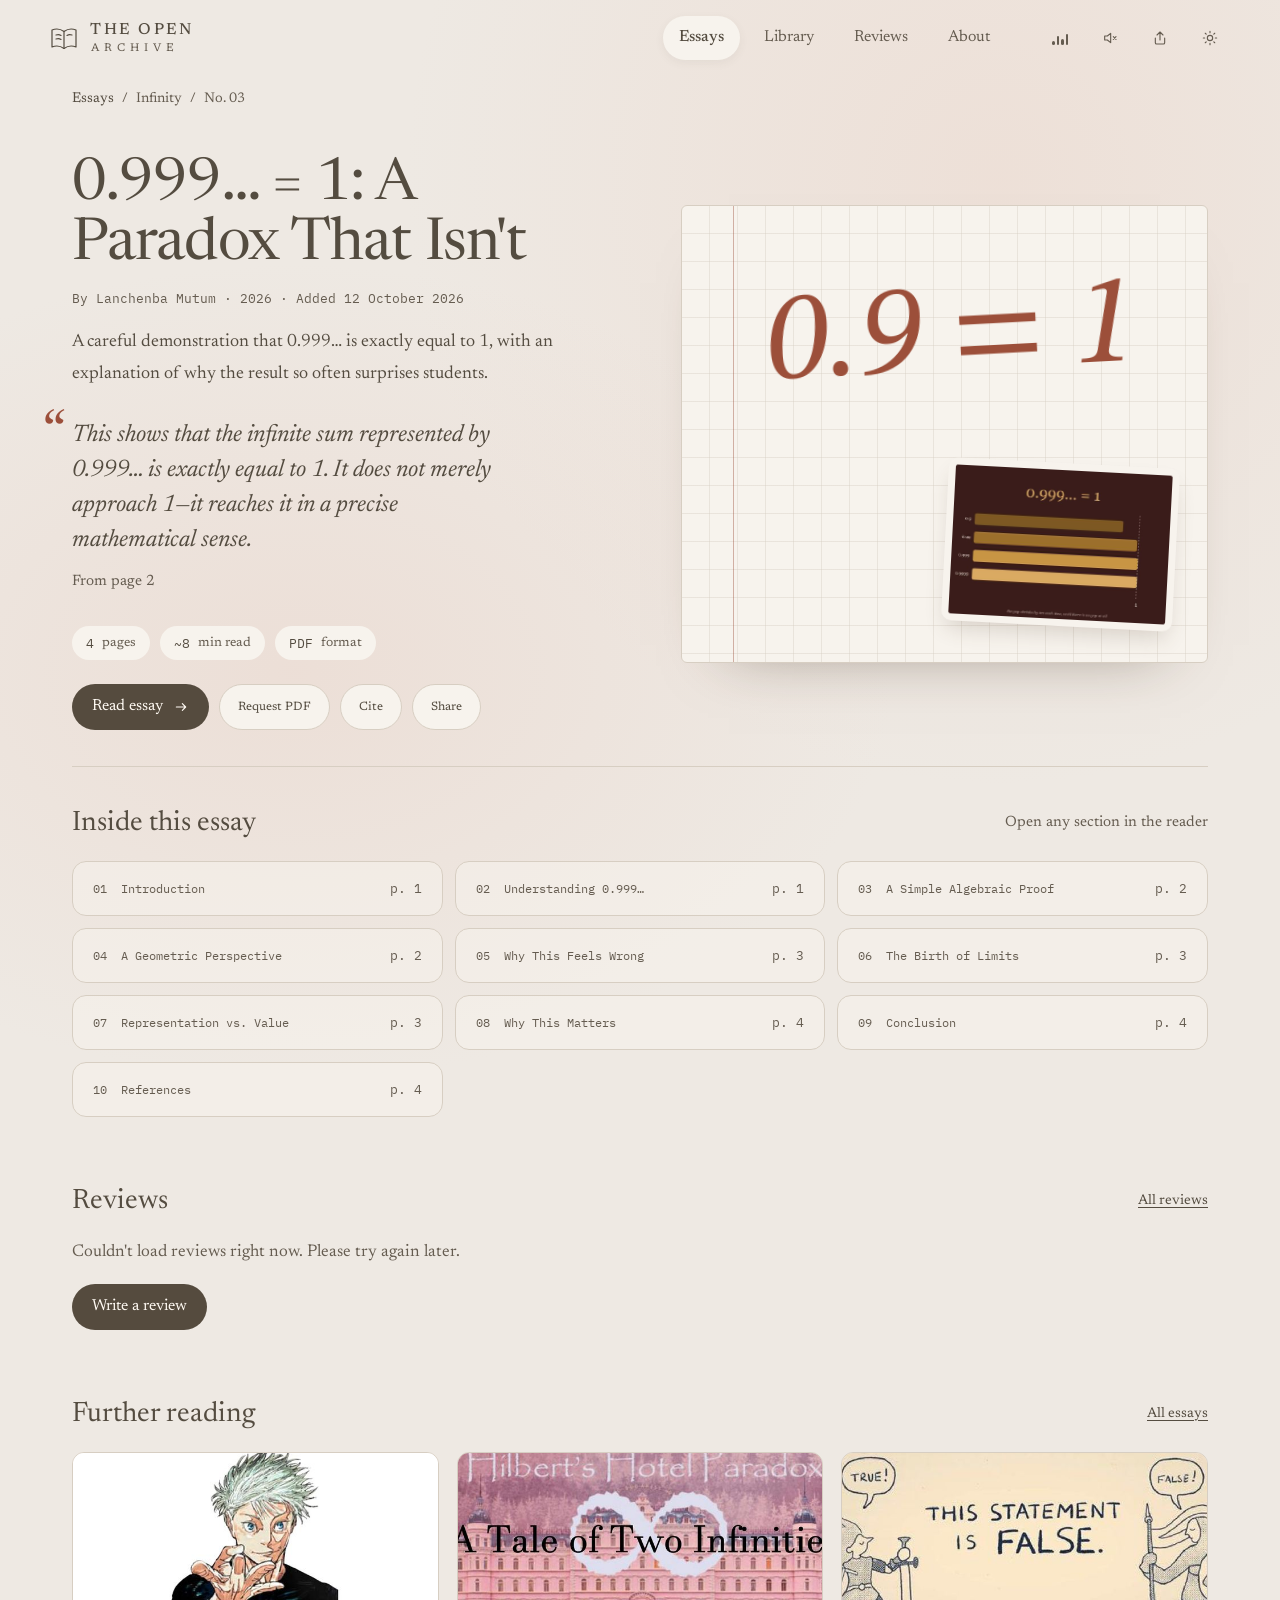
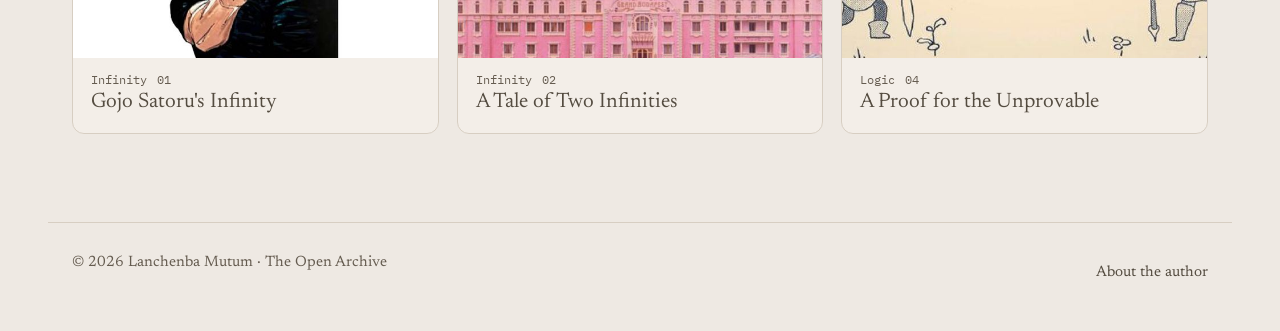
==== public/essays/a-paradox-that-isnt/index.html @ 89e6f221 "Show the liquid wave only while music is playing - The masthead keeps its straight rule until the re" ====
<!doctype html>
<html lang="en">
<head>
  <meta charset="utf-8">
  <meta name="viewport" content="width=device-width, initial-scale=1, viewport-fit=cover">
  <meta name="theme-color" content="#eee9e3">
  <title>0.999… = 1: A Paradox That Isn&#x27;t · Lanchenba Mutum</title>
  <meta name="description" content="A careful demonstration that 0.999… is exactly equal to 1, with an explanation of why the result so often surprises students.">
  <meta name="author" content="Lanchenba Mutum">
  <!-- og:start -->
  <link rel="canonical" href="https://theopenarchive.onrender.com/essays/a-paradox-that-isnt/">
  <meta property="og:url" content="https://theopenarchive.onrender.com/essays/a-paradox-that-isnt/">
  <meta property="og:type" content="article">
  <meta property="og:site_name" content="The Open Archive">
  <meta property="og:title" content="0.999… = 1: A Paradox That Isn&#x27;t">
  <meta property="og:description" content="A careful demonstration that 0.999… is exactly equal to 1, with an explanation of why the result so often surprises students.">
  <meta property="og:image" content="https://theopenarchive.onrender.com/og/a-paradox-that-isnt.jpg">
  <meta property="og:image:width" content="1200">
  <meta property="og:image:height" content="630">
  <meta property="og:image:alt" content="0.999… = 1: A Paradox That Isn&#x27;t">
  <meta name="twitter:card" content="summary_large_image">
  <meta name="twitter:title" content="0.999… = 1: A Paradox That Isn&#x27;t">
  <meta name="twitter:description" content="A careful demonstration that 0.999… is exactly equal to 1, with an explanation of why the result so often surprises students.">
  <meta name="twitter:image" content="https://theopenarchive.onrender.com/og/a-paradox-that-isnt.jpg">
  <!-- og:end -->
  <link rel="icon" href="data:image/svg+xml,<svg xmlns='http://www.w3.org/2000/svg' viewBox='0 0 32 32'><rect width='32' height='32' rx='8' fill='%23544c40'/><path d='M8 10c3-1 6-1 8 1 2-2 5-2 8-1v13c-3-1-6-1-8 1-2-2-5-2-8-1z' fill='none' stroke='%23f7f3ed' stroke-width='1.6'/></svg>">
  <script>
    try {
      const t = localStorage.getItem("books.theme") || (matchMedia("(prefers-color-scheme: dark)").matches ? "dark" : "light");
      document.documentElement.dataset.theme = t;
    } catch (e) {}
  </script>
  <link rel="preconnect" href="https://fonts.googleapis.com">
  <link rel="preconnect" href="https://fonts.gstatic.com" crossorigin>
  <link href="https://fonts.googleapis.com/css2?family=IBM+Plex+Mono:wght@400;500&family=Newsreader:ital,opsz,wght@0,6..72,400;0,6..72,500;0,6..72,600;1,6..72,400&family=STIX+Two+Text:ital@0;1&family=Noto+Sans+Math&display=swap" rel="stylesheet">
  <link rel="alternate" type="application/rss+xml" title="The Open Archive" href="../../feed.xml">
  <link rel="stylesheet" href="../../css/styles.css?v=33">
  <script data-goatcounter="https://lance.goatcounter.com/count" async src="//gc.zgo.at/count.js"></script>
</head>
<body>

  <a class="skip-link" href="#content">Skip to content</a>
  <div class="stage">
    <header class="site-header">
      <a class="brand" href="../../" aria-label="The Open Archive, home">
        <svg viewBox="0 0 32 32" aria-hidden="true"><path d="M4 8c4-1.6 8-1.4 12 1.4C20 6.6 24 6.4 28 8v17c-4-1.6-8-1.4-12 1.4C12 23.6 8 23.4 4 25z"/><path d="M16 9.4v17"/><path d="M8 13c1.8-.5 3.6-.4 5 .4M8 17c1.8-.5 3.6-.4 5 .4M19 13.4c1.4-.8 3.2-.9 5-.4"/></svg>
        <span><strong>THE OPEN</strong><small>ARCHIVE</small></span>
      </a>
      <nav class="main-nav" aria-label="Main navigation">
        <a href="../../" class="active" aria-current="page">Essays</a>
        <a href="../../#room">Library</a>
        <a href="../../#reviews">Reviews</a>
        <a href="../../#about">About</a>
      </nav>
      <span class="acts">
        <button class="ib music-btn" data-music aria-pressed="false" aria-label="Background music" title="Music">
          <span class="eq" aria-hidden="true"><i></i><i></i><i></i><i></i></span>
        </button>
        <button class="ib" id="sfxBtn" aria-label="Sound effects" aria-pressed="true" title="Sound effects on">
          <svg class="ic-sound" viewBox="0 0 24 24" aria-hidden="true"><path d="M4 9v6h4l5 4V5L8 9H4z"/><path d="M17 9.5a4 4 0 0 1 0 5"/></svg>
          <svg class="ic-mute" viewBox="0 0 24 24" aria-hidden="true"><path d="M4 9v6h4l5 4V5L8 9H4z"/><path d="m17 10 4 4m0-4-4 4"/></svg>
        </button>
        <button class="ib" id="shareBtn" aria-label="Share" title="Share">
          <svg viewBox="0 0 24 24" aria-hidden="true"><path d="M12 15V3m0 0L7.5 7.5M12 3l4.5 4.5M5 12v7a2 2 0 0 0 2 2h10a2 2 0 0 0 2-2v-7"/></svg>
        </button>
        <button class="ib" id="themeBtn" aria-label="Toggle theme" title="Toggle theme">
          <svg class="ic-sun" viewBox="0 0 24 24" aria-hidden="true"><circle cx="12" cy="12" r="4"/><path d="M12 2v2m0 16v2M4.9 4.9l1.4 1.4m11.4 11.4 1.4 1.4M2 12h2m16 0h2M4.9 19.1l1.4-1.4M17.7 6.3l1.4-1.4"/></svg>
          <svg class="ic-moon" viewBox="0 0 24 24" aria-hidden="true"><path d="M20 14.5A8 8 0 1 1 9.5 4a6.5 6.5 0 0 0 10.5 10.5Z"/></svg>
        </button>
      </span>
    </header>
    <main class="page-wrap essay-page" id="content" tabindex="-1">
      <nav class="crumbs" aria-label="Breadcrumb"><a href="../../">Essays</a><span>/</span><span>Infinity</span><span>/</span><span>No. 03</span></nav>

      <article class="essay-hero">
        <div class="essay-copy">
          <h1>0.999… = 1: A Paradox That Isn&#x27;t</h1>
          <p class="byline">By Lanchenba Mutum · 2026 · Added 12 October 2026<span class="new-badge" data-added="2026-10-12" hidden>NEW</span></p>
          
          <p class="summary">A careful demonstration that 0.999… is exactly equal to 1, with an explanation of why the result so often surprises students.</p>
          <blockquote class="excerpt"><p>This shows that the infinite sum represented by 0.999… is exactly equal to 1. It does not merely approach 1—it reaches it in a precise mathematical sense.</p><footer>From page 2</footer></blockquote>
          <div class="hero-numbers left">
            <span><b>4</b><small>pages</small></span>
            <span><b>~8</b><small>min read</small></span>
            <span><b>PDF</b><small>format</small></span>
          </div>
          <div class="essay-actions">
            <a class="btn primary" data-read href="../../reader.html?id=a-paradox-that-isnt">Read essay<svg class="arrow" viewBox="0 0 24 24" aria-hidden="true"><path d="M5 12h14m-5-5 5 5-5 5"/></svg></a>
            <a class="btn ghost" href="../../books/a-paradox-that-isnt.pdf" download data-title="0.999… = 1: A Paradox That Isn&#x27;t">Request PDF</a>
            <button class="btn ghost" data-cite>Cite</button>
            <button class="btn ghost" data-share>Share</button>
          </div>
          <p class="progress-note" id="progressNote" hidden></p>
        </div>
        <figure class="essay-sheet">
          <span class="sheet-glyph" aria-hidden="true">0.9̅ = 1</span>
          <span class="sheet-photo"><span class="photo" style="background-image:url([data-uri]);view-transition-name:ph-a-paradox-that-isnt"><img src="../../images/a-paradox-that-isnt-640.jpg" srcset="../../images/a-paradox-that-isnt-640.jpg 640w, ../../images/a-paradox-that-isnt.jpg 1200w" sizes="(max-width: 1000px) 50vw, 280px" alt="Four bars labelled 0.9, 0.99, 0.999 and 0.9999, each closer to a dashed line marked 1." loading="eager" decoding="async" onload="this.classList.add('loaded')"></span></span>
        </figure>
      </article>

      <section class="essay-section">
        <div class="section-heading plain"><h2>Inside this essay</h2><span class="section-note">Open any section in the reader</span></div>
        <ol class="topic-list toc-links">
          <li style="--i:0"><a href="../../reader.html?id=a-paradox-that-isnt&amp;page=1"><span class="n">01</span><span class="t">Introduction</span><span class="p">p. 1</span></a></li>
          <li style="--i:1"><a href="../../reader.html?id=a-paradox-that-isnt&amp;page=1"><span class="n">02</span><span class="t">Understanding 0.999…</span><span class="p">p. 1</span></a></li>
          <li style="--i:2"><a href="../../reader.html?id=a-paradox-that-isnt&amp;page=2"><span class="n">03</span><span class="t">A Simple Algebraic Proof</span><span class="p">p. 2</span></a></li>
          <li style="--i:3"><a href="../../reader.html?id=a-paradox-that-isnt&amp;page=2"><span class="n">04</span><span class="t">A Geometric Perspective</span><span class="p">p. 2</span></a></li>
          <li style="--i:4"><a href="../../reader.html?id=a-paradox-that-isnt&amp;page=3"><span class="n">05</span><span class="t">Why This Feels Wrong</span><span class="p">p. 3</span></a></li>
          <li style="--i:5"><a href="../../reader.html?id=a-paradox-that-isnt&amp;page=3"><span class="n">06</span><span class="t">The Birth of Limits</span><span class="p">p. 3</span></a></li>
          <li style="--i:6"><a href="../../reader.html?id=a-paradox-that-isnt&amp;page=3"><span class="n">07</span><span class="t">Representation vs. Value</span><span class="p">p. 3</span></a></li>
          <li style="--i:7"><a href="../../reader.html?id=a-paradox-that-isnt&amp;page=4"><span class="n">08</span><span class="t">Why This Matters</span><span class="p">p. 4</span></a></li>
          <li style="--i:8"><a href="../../reader.html?id=a-paradox-that-isnt&amp;page=4"><span class="n">09</span><span class="t">Conclusion</span><span class="p">p. 4</span></a></li>
          <li style="--i:9"><a href="../../reader.html?id=a-paradox-that-isnt&amp;page=4"><span class="n">10</span><span class="t">References</span><span class="p">p. 4</span></a></li>
        </ol>
      </section>

      <section class="essay-section essay-reviews" id="essayReviews" data-essay-id="a-paradox-that-isnt" aria-labelledby="reviewsTitle" hidden>
        <div class="section-heading plain"><h2 id="reviewsTitle">Reviews</h2><a class="link small" href="../../#reviews">All reviews</a></div>
        <p class="er-sum" id="erSum"></p>
        <ul class="rev-list" id="erList"></ul>
        <div class="er-actions">
          <button class="btn primary" type="button" data-write-review="a-paradox-that-isnt">Write a review</button>
          <a class="btn ghost" id="erAll" href="../../#reviews" hidden>See all reviews</a>
        </div>
      </section>

      <section class="essay-section">
        <div class="section-heading plain"><h2>Further reading</h2><a class="link small" href="../../">All essays</a></div>
        <div class="related-grid">
          <a class="related-card" href="../gojo-infinity/" style="--i:0">
            <span class="photo" style="background-image:url([data-uri]);view-transition-name:ph-gojo-infinity"><img src="../../images/gojo-infinity-640.jpg" srcset="../../images/gojo-infinity-640.jpg 640w, ../../images/gojo-infinity.jpg 1200w" sizes="(max-width: 650px) 80vw, 420px" alt="Manga illustration of Gojo Satoru, smiling and reaching one hand towards the viewer." loading="lazy" decoding="async" onload="this.classList.add('loaded')"></span>
            <span class="meta"><span>Infinity</span><span class="num">01</span></span>
            <span class="related-name">Gojo Satoru&#x27;s Infinity</span>
          </a>
          <a class="related-card" href="../tale-of-two-infinities/" style="--i:1">
            <span class="photo" style="background-image:url([data-uri]);view-transition-name:ph-tale-of-two-infinities"><img src="../../images/tale-of-two-infinities-640.jpg" srcset="../../images/tale-of-two-infinities-640.jpg 640w, ../../images/tale-of-two-infinities.jpg 1200w" sizes="(max-width: 650px) 80vw, 420px" alt="A pink grand hotel façade beneath the title &#x27;Hilbert&#x27;s Hotel Paradox&#x27; and an infinity symbol." loading="lazy" decoding="async" onload="this.classList.add('loaded')"></span>
            <span class="meta"><span>Infinity</span><span class="num">02</span></span>
            <span class="related-name">A Tale of Two Infinities</span>
          </a>
          <a class="related-card" href="../proof-for-the-unprovable/" style="--i:2">
            <span class="photo" style="background-image:url([data-uri]);view-transition-name:ph-proof-for-the-unprovable"><img src="../../images/proof-for-the-unprovable-640.jpg" srcset="../../images/proof-for-the-unprovable-640.jpg 640w, ../../images/proof-for-the-unprovable.jpg 1200w" sizes="(max-width: 650px) 80vw, 420px" alt="Cartoon of two knights holding signs reading &#x27;True!&#x27; and &#x27;False!&#x27; around the words &#x27;This statement is false.&#x27;" loading="lazy" decoding="async" onload="this.classList.add('loaded')"></span>
            <span class="meta"><span>Logic</span><span class="num">04</span></span>
            <span class="related-name">A Proof for the Unprovable</span>
          </a>
        </div>
      </section>
    </main>

    <script type="application/json" id="essayData">{"id": "a-paradox-that-isnt", "title": "0.999… = 1: A Paradox That Isn't", "author": "Lanchenba Mutum", "year": 2026}</script>
    <script type="application/ld+json">{"@context": "https://schema.org", "@type": "ScholarlyArticle", "headline": "0.999… = 1: A Paradox That Isn't", "author": {"@type": "Person", "name": "Lanchenba Mutum"}, "datePublished": "2026", "description": "A careful demonstration that 0.999… is exactly equal to 1, with an explanation of why the result so often surprises students.", "about": ["Understanding 0.999…", "A simple algebraic proof", "A geometric perspective", "The historical birth of limits", "Representation versus value"], "isPartOf": {"@type": "CreativeWorkSeries", "name": "The Open Archive", "author": {"@type": "Person", "name": "Lanchenba Mutum"}}, "image": "https://theopenarchive.onrender.com/images/a-paradox-that-isnt.jpg", "encoding": {"@type": "MediaObject", "encodingFormat": "application/pdf", "contentUrl": "https://theopenarchive.onrender.com/books/a-paradox-that-isnt.pdf"}, "url": "https://theopenarchive.onrender.com/essays/a-paradox-that-isnt/"}</script>

    <footer class="site-footer">
      <span>© 2026 Lanchenba Mutum · The Open Archive</span>
      <a href="../../#about">About the author</a>
    </footer>
    <div class="toast" id="toast" role="status" hidden></div>
  </div>
  <script src="../../js/common.js?v=33"></script>
  <script src="../../js/sfx.js?v=33"></script>
  <script src="../../js/site.js?v=33"></script>
  <script src="../../js/reviews.js?v=33"></script>
  <script src="../../js/request.js?v=33"></script>
  <script src="../../js/music.js?v=33"></script>
</body>
</html>
---- public/css/styles.css ----
/* ============ Tokens ============ */
:root {
  --bg: #eee9e3;
  --panel: #f7f3ed;
  --raised: #e8e1d8;
  --ink: #544c40;
  --muted: #655c50;
  --faint: #685f53;
  --line: #d7cec2;
  --line-soft: #e2dacf;
  --accent: #554b3e;
  --accent-ink: #fffaf3;
  --hi: #9c4f3a;
  --hi-ink: #fffaf5;
  --hi-soft: #eee0d6;
  --grid: color-mix(in srgb, var(--line) 42%, transparent);
  --rule: color-mix(in srgb, var(--hi) 42%, transparent);
  --shadow-photo: 0 12px 22px -6px rgba(84, 66, 43, 0.2);
  --glow: radial-gradient(ellipse at 23% 56%, #e9cfc466 0, transparent 43%),
          radial-gradient(ellipse at 78% 15%, #ecd3c76b 0, transparent 42%);

  --display: "Newsreader", Georgia, serif;
  /* running text and interface share the editorial serif */
  --sans: "Newsreader", Georgia, "Times New Roman", serif;
  --mono: "IBM Plex Mono", ui-monospace, SFMono-Regular, Menlo, monospace;
  /* mathematical notation: STIX Two covers Greek, sub/superscripts and most
     operators; Noto Sans Math catches the rest (e.g. 𝔠, ⊬) */
  --math: "STIX Two Text", "Noto Sans Math", "Cambria Math", serif;
  --ease: cubic-bezier(.16, 1, .3, 1);

  /* names the reader page uses */
  --gold: var(--hi);
  --gold-deep: var(--hi);
  --cream: var(--raised);
  --white: var(--panel);
  --paper: var(--panel);
  --ink-soft: var(--muted);
  --serif: var(--display);
  color-scheme: light;
}
:root[data-theme="dark"] {
  --bg: #28251f;
  --panel: #332e27;
  --raised: #3d362e;
  --ink: #eee4d6;
  --muted: #c0b3a1;
  --faint: #b3a28e;
  --line: #554a3e;
  --line-soft: #42392f;
  --accent: #eadfce;
  --accent-ink: #30291f;
  --hi: #ce9076;
  --hi-ink: #2a211c;
  --hi-soft: #49372e;
  --grid: color-mix(in srgb, var(--line) 38%, transparent);
  --rule: color-mix(in srgb, var(--hi) 40%, transparent);
  --shadow-photo: 0 12px 24px -6px rgba(0, 0, 0, 0.45);
  --glow: radial-gradient(ellipse at 23% 56%, #7c4b3133 0, transparent 43%),
          radial-gradient(ellipse at 78% 15%, #66453333 0, transparent 42%);
  color-scheme: dark;
}

/* ============ Base ============ */
* { box-sizing: border-box; }
html { -webkit-text-size-adjust: 100%; }
body {
  margin: 0;
  background: var(--bg);
  color: var(--ink);
  font-family: var(--sans);
  font-size: 17px;
  line-height: 1.6;
  -webkit-font-smoothing: antialiased;
  -webkit-tap-highlight-color: transparent;
  transition: background-color .35s, color .35s;
}
button,
input,
select,
textarea { font-family: var(--sans); }
button { font: inherit; color: inherit; background: none; border: 0; padding: 0; cursor: pointer; }
a { color: inherit; }
h1, h2, h3, p { margin: 0; }
svg { width: 16px; height: 16px; fill: none; stroke: currentColor; stroke-width: 1.7; stroke-linecap: round; stroke-linejoin: round; }
.muted { color: var(--muted); }
::selection { background: color-mix(in srgb, var(--hi) 28%, transparent); color: var(--ink); }
:focus-visible { outline: 2px solid var(--ink); outline-offset: 3px; border-radius: 4px; }
.sr-only { position: absolute; width: 1px; height: 1px; margin: -1px; overflow: hidden; clip: rect(0 0 0 0); white-space: nowrap; }
.small { font-size: 14px; }
.tiny { font-size: 12px; }

.stage {
  min-height: 100vh;
  background-color: var(--bg);
  background-image: var(--glow);
  background-size: 100% 1200px;
  background-repeat: no-repeat;
  overflow-x: hidden;
}

/* ============ Header ============ */
.site-header {
  display: flex;
  align-items: center;
  gap: 32px;
  height: 76px;
  padding-inline: max(32px, calc((100% - 1184px) / 2));
  position: relative;
  z-index: 20;
}
.brand { display: flex; align-items: center; gap: 10px; text-align: left; flex-shrink: 0; }
.brand svg { width: 32px; height: 32px; stroke-width: 1.2; }
.brand strong { display: block; font: 500 16px/1.1 var(--display); letter-spacing: .16em; }
.brand small { display: block; font: 400 11px/1 var(--display); letter-spacing: .46em; color: var(--muted); margin-top: 4px; padding-left: .1em; }

.main-nav { display: flex; align-items: center; gap: 8px; margin-left: auto; }
.main-nav button {
  min-height: 40px;
  padding: 9px 16px;
  font-size: 16px;
  color: var(--muted);
  border-radius: 999px;
  white-space: nowrap;
  transition: color .2s, background .2s, box-shadow .2s;
}
.main-nav button:hover { color: var(--ink); }
.main-nav button.active { color: var(--ink); background: var(--panel); font-weight: 500; box-shadow: 0 3px 10px #544c4010; }
.main-nav button span { margin-left: 8px; }

.acts { display: flex; align-items: center; gap: 6px; }
.ib {
  width: 40px;
  height: 40px;
  display: grid;
  place-items: center;
  flex: none;
  border-radius: 50%;
  color: var(--muted);
  transition: color .16s, background .16s, transform .16s;
}
.ib:hover { color: var(--ink); background: var(--raised); }
.ib:active { transform: scale(.94); }
#themeBtn .ic-moon { display: none; }
#sfxBtn .ic-mute { display: none; }
#sfxBtn.is-muted .ic-sound { display: none; }
#sfxBtn.is-muted .ic-mute { display: block; }
[data-theme="dark"] #themeBtn .ic-sun { display: none; }
[data-theme="dark"] #themeBtn .ic-moon { display: block; }

/* music equaliser icon */
.eq { display: inline-flex; align-items: flex-end; justify-content: center; gap: 2px; width: 16px; height: 13px; }
.eq i { width: 2.5px; height: 4px; border-radius: 2px; background: currentColor; transition: height .3s; }
.music-btn:not(.is-playing) .eq i:nth-child(2) { height: 9px; }
.music-btn:not(.is-playing) .eq i:nth-child(3) { height: 6px; }
.music-btn:not(.is-playing) .eq i:nth-child(4) { height: 11px; }
.music-btn.is-playing { color: var(--hi); background: var(--hi-soft); }
.music-btn.is-playing .eq i { animation: eq .9s ease-in-out infinite alternate; }
.music-btn.is-playing .eq i:nth-child(2) { animation-delay: -.3s; }
.music-btn.is-playing .eq i:nth-child(3) { animation-delay: -.6s; }
.music-btn.is-playing .eq i:nth-child(4) { animation-delay: -.15s; }
@keyframes eq { from { height: 3px; } to { height: 13px; } }

/* ============ Screens (slide between them) ============ */
.screens { position: relative; }
.screen[hidden] { display: none; }
.screen.in { animation: screen-in .5s var(--ease) backwards; }
.screen.in.from-left { animation-name: screen-in-left; }
@keyframes screen-in { from { opacity: 0; transform: translateX(40px); } }
@keyframes screen-in-left { from { opacity: 0; transform: translateX(-40px); } }
@keyframes rise { from { opacity: 0; transform: translateY(14px); } }
@keyframes card-in { from { opacity: 0; transform: translateY(24px); } }
@keyframes pop { 40% { transform: scale(1.3); } }

.page-wrap { max-width: 1184px; margin: 0 auto; padding-inline: 24px; }

/* ============ Labels ============ */
.kicker {
  width: fit-content;
  padding: 5px 10px;
  font: 12px var(--mono);
  letter-spacing: .04em;
  color: var(--muted);
  background: var(--raised);
  border: 1px solid var(--line);
  border-radius: 999px;
}
.kicker.plain { padding: 0; background: none; border: 0; margin-bottom: 14px; }
.kicker.center { margin-inline: auto; }
.fine { font: 12px var(--mono); letter-spacing: .02em; color: var(--muted); text-align: center; }
.hero-numbers { display: flex; flex-wrap: wrap; justify-content: center; gap: 10px; }
.hero-numbers > span { display: flex; align-items: center; gap: 8px; padding: 7px 14px; border-radius: 999px; background: var(--panel); }
.hero-numbers b { font: 13px var(--mono); }
.hero-numbers small { font-size: 13px; color: var(--muted); }

.section-heading {
  display: flex;
  align-items: center;
  justify-content: space-between;
  gap: 16px;
  min-height: 40px;
  margin: 16px 0 0;
}
.section-heading > div { display: flex; align-items: center; gap: 12px; }
.section-heading h2 { font: 400 28px/1.15 var(--display); }

.photo {
  display: block;
  width: calc(100% - 80px);
  margin: 36px 40px 0;
  aspect-ratio: 1.42;
  border-radius: 12px;
  border: 6px solid var(--panel);
  box-shadow: var(--shadow-photo);
  overflow: hidden;
  background: var(--raised);
}
.photo img { display: block; width: 100%; height: 100%; object-fit: cover; transition: transform .6s var(--ease); }
.meta { display: flex; justify-content: center; gap: 10px; font: 12px var(--mono); color: var(--muted); }
.meta .num { color: var(--muted); }

.editorial-note { display: flex; flex-wrap: wrap; justify-content: center; gap: 8px 16px; margin: 40px 0 8px; font-size: 15px; color: var(--muted); }
.link { font-size: inherit; color: var(--ink); text-decoration: underline; text-underline-offset: 3px; text-decoration-thickness: 1px; }

/* ============ Dock ============ */
.dock {
  position: fixed;
  left: 50%;
  bottom: 16px;
  transform: translateX(-50%);
  z-index: 30;
  width: calc(100% - 48px);
  max-width: 800px;
  display: flex;
  align-items: center;
  justify-content: space-between;
  gap: 24px;
  padding: 12px 16px 12px 24px;
  border: 1px solid var(--line);
  border-radius: 999px;
  background: var(--panel);
  box-shadow: 0 20px 40px -24px rgba(60, 45, 30, .45);
  animation: dock-in .7s var(--ease) .5s backwards;
  transition: transform .45s var(--ease), opacity .3s, box-shadow .3s, border-color .3s;
}
.dock.is-away { transform: translate(-50%, 140%); opacity: 0; pointer-events: none; }
.dock[hidden] { display: none; }
@keyframes dock-in { from { opacity: 0; transform: translate(-50%, 30px); } }
.dock-copy { min-width: 0; }
.dock-copy strong { display: block; font: 400 20px/1.2 var(--display); white-space: nowrap; overflow: hidden; text-overflow: ellipsis; }
.dock-copy span { display: block; font-size: 15px; color: var(--muted); white-space: nowrap; overflow: hidden; text-overflow: ellipsis; }

.btn {
  display: inline-flex;
  align-items: center;
  justify-content: center;
  gap: 10px;
  min-height: 44px;
  padding: 10px 20px;
  border-radius: 999px;
  font-size: 16px;
  text-decoration: none;
  white-space: nowrap;
  transition: background .2s, color .2s, transform .2s, opacity .2s;
}
.btn.primary { background: var(--accent); color: var(--accent-ink); }
.btn.primary:hover { transform: translateY(-1px); }
.btn .arrow { width: 16px; height: 16px; transition: transform .2s var(--ease); }
.btn:hover .arrow { transform: translateX(2px); }
.btn.ghost { border: 1px solid var(--line); background: var(--panel); min-height: 44px; padding: 10px 18px; font-size: 16px; }
.btn.ghost:hover { background: var(--raised); }

/* ============ Reading room ============ */
.room-page { padding-top: 24px; padding-bottom: 80px; }
.room-heading { display: flex; justify-content: space-between; align-items: flex-end; gap: 24px; margin-bottom: 28px; }
.room-heading h1 { font: 400 52px/1.05 var(--display); }
.room-heading p { margin-top: 10px; font-size: 15px; color: var(--muted); }
.total-display { text-align: right; flex-shrink: 0; }
.total-display strong { display: block; font: 400 70px/1 var(--display); font-variant-numeric: tabular-nums; }
.total-display span { font-size: 14px; color: var(--muted); }

.podium { display: grid; grid-template-columns: 1.35fr 1fr 1fr; gap: 20px; align-items: start; }
.podium-card {
  position: relative;
  border-radius: 18px;
  background: var(--panel);
  border: 1px solid var(--line);
  padding-bottom: 20px;
  text-decoration: none;
  display: block;
  transition: transform .3s var(--ease), border-color .2s;
  animation: card-in .7s var(--ease) both;
  animation-delay: calc(var(--i, 0) * 90ms);
}
.podium-card:hover { transform: translateY(-6px); border-color: var(--muted); }
.podium-card .photo { width: calc(100% - 32px); margin: 16px 16px 0; border-width: 0; border-radius: 10px; }
.podium-card:first-child .photo { aspect-ratio: 1.3; }
.badge {
  position: absolute;
  top: 28px;
  right: 28px;
  z-index: 2;
  padding: 5px 10px;
  border-radius: 999px;
  font: 11px var(--mono);
  letter-spacing: .04em;
  background: var(--hi);
  color: var(--hi-ink);
}
.podium-copy { padding: 18px 20px 0; }
.podium-copy .meta { justify-content: flex-start; }
.podium-copy h2 { font: 400 30px/1.1 var(--display); margin: 8px 0 14px; }
.podium-card:not(:first-child) .podium-copy h2 { font-size: 24px; }
.pg { display: flex; align-items: baseline; gap: 8px; }
.pg b { font: 400 34px/1 var(--display); }
.pg small { color: var(--muted); }
.pg span { margin-left: auto; font: 12px var(--mono); color: var(--muted); }
.bar { height: 4px; margin-top: 10px; border-radius: 4px; background: var(--line-soft); overflow: hidden; }
.bar i { display: block; height: 100%; background: var(--hi); border-radius: 4px; transform-origin: left; animation: grow 1s var(--ease) .3s both; }
@keyframes grow { from { transform: scaleX(0); } }

.list-heading { padding-right: 0; margin-top: 40px; }
.mini-search { display: flex; align-items: center; gap: 8px; min-height: 44px; padding: 7px 16px; border-radius: 999px; background: var(--panel); border: 1px solid var(--line); min-width: 240px; }
.mini-search svg { color: var(--muted); flex: none; }
.mini-search input { border: 0; outline: 0; background: transparent; font: inherit; font-size: 15px; color: var(--ink); width: 100%; }
.mini-search input::placeholder { color: var(--muted); }
.mini-search:focus-within { border-color: var(--ink); box-shadow: 0 0 0 1px var(--ink); }

.chips { display: flex; flex-wrap: wrap; gap: 8px; margin: 14px 0 6px; }
.chip { min-height: 40px; padding: 8px 14px; border-radius: 999px; font: 15px var(--sans); color: var(--muted); border: 1px solid var(--line); transition: all .2s; }
.chip:hover { color: var(--ink); border-color: var(--muted); }
.chip.is-active { background: var(--accent); color: var(--accent-ink); border-color: var(--accent); }

.shelf-list { display: flex; flex-direction: column; margin-top: 10px; }
.row {
  display: grid;
  grid-template-columns: 40px 88px 1fr 200px auto;
  align-items: center;
  gap: 18px;
  padding: 14px 8px;
  border-bottom: 1px solid var(--line);
  position: relative;
  text-decoration: none;
  border-radius: 10px;
  transition: background .2s;
  animation: rise .5s var(--ease) both;
  animation-delay: calc(var(--i, 0) * 35ms);
}
.row:hover { background: color-mix(in srgb, var(--panel) 70%, transparent); }
.row .n { font: 12px var(--mono); color: var(--muted); }
.row .photo { width: 88px; margin: 0; border-width: 3px; border-radius: 8px; box-shadow: none; }
.row-title strong { display: block; font: 400 22px/1.2 var(--display); }
.row-title span { font-size: 15px; color: var(--muted); }
.row-progress small { display: block; font: 12px var(--mono); color: var(--muted); margin-bottom: 6px; }
.row-acts { position: relative; z-index: 1; display: flex; gap: 4px; }
.save-toggle.on { color: var(--hi); background: var(--hi-soft); }
.save-toggle.on svg, .entry-save.on svg { fill: currentColor; }
.empty { padding: 30px 0; text-align: center; color: var(--muted); }

/* ============ About ============ */
.about-page { max-width: 760px; text-align: center; padding-top: 40px; padding-bottom: 80px; }
.emblem { width: 58px; height: 58px; margin: 0 auto 24px; display: grid; place-items: center; border: 1px solid var(--line); border-radius: 50%; background: var(--panel); color: var(--hi); }
.emblem svg { width: 30px; height: 30px; stroke-width: 1.3; }
.about-page h1 { font: 400 clamp(40px, 5vw, 64px)/1.05 var(--display); }
.lead { margin: 18px auto 28px; max-width: 600px; line-height: 1.8; color: var(--muted); }
.about-grid { display: flex; justify-content: center; flex-wrap: wrap; gap: 10px; margin-bottom: 36px; }
.about-grid span { padding: 7px 14px; border-radius: 999px; background: var(--panel); font-size: 13px; color: var(--muted); }
.about-grid b { font: 13px var(--mono); color: var(--ink); margin-right: 6px; }
.about-card { text-align: left; margin: 0 auto 18px; padding: 28px 32px; border-radius: 16px; background: color-mix(in srgb, var(--panel) 70%, transparent); border: 1px solid var(--line); }
.about-card h2 { font: 400 28px var(--display); margin-bottom: 12px; }
.about-card p, .about-card li { font-size: 15px; line-height: 1.75; color: var(--muted); }
.about-card ul { margin: 0; padding-left: 18px; }
.about-card li + li { margin-top: 6px; }
.about-card b { color: var(--ink); font-weight: 500; }
.plus { display: inline-grid; place-items: center; width: 18px; height: 18px; border-radius: 50%; border: 1px solid var(--line); font-size: 12px; line-height: 1; }

/* ============ Toast ============ */
.toast {
  position: fixed;
  left: 50%;
  top: 20px;
  transform: translateX(-50%);
  z-index: 60;
  padding: 10px 18px;
  border-radius: 999px;
  background: var(--accent);
  color: var(--accent-ink);
  font-size: 14px;
  animation: toast 2.4s var(--ease) both;
}
.toast[hidden] { display: none; }
@keyframes toast { 0% { opacity: 0; transform: translate(-50%, -12px); } 12%, 85% { opacity: 1; transform: translate(-50%, 0); } 100% { opacity: 0; } }

/* shared bits the reader page uses */
.icon-btn { display: grid; place-items: center; width: 36px; height: 36px; border-radius: 50%; color: inherit; }
.icon-btn:hover { background: var(--raised); }
.round-btn { display: grid; place-items: center; width: 38px; height: 38px; border-radius: 50%; background: var(--panel); border: 1px solid var(--line); transition: transform .2s; }
.round-btn:hover { transform: scale(1.06); }
.music-btn-sm { width: 36px; height: 36px; display: grid; place-items: center; border-radius: 50%; }

/* ============ Tablet ============ */
@media (max-width: 1000px) {
  .site-header { padding-inline: 24px; gap: 16px; }
  .main-nav { gap: 0; }
  .main-nav button { padding-inline: 12px; }
  .podium { grid-template-columns: 1fr 1fr; }
  .podium-card:first-child { grid-column: 1 / -1; }
  .row { grid-template-columns: 30px 72px 1fr 140px auto; gap: 14px; }
  .row .photo { width: 72px; }
}

/* ============ Phone ============ */
@media (max-width: 650px) {
  .site-header { flex-wrap: wrap; height: auto; padding: 14px 20px 0; gap: 8px; }
  .brand strong { font-size: 15px; }
  .brand small { font-size: 11px; letter-spacing: .4em; }
  .brand svg { width: 32px; height: 32px; }
  .acts { margin-left: auto; gap: 0; }
  .ib { width: 38px; }
  .main-nav { order: 3; flex-basis: 100%; margin: 0; gap: 6px; padding-bottom: 6px; }
  .main-nav button { padding: 8px 12px; font-size: 15px; }

  .page-wrap { padding-inline: 20px; }
  .hero-numbers { gap: 8px; }
  .hero-numbers > span { padding: 6px 12px; gap: 6px; }


  .dock { width: calc(100% - 24px); bottom: calc(12px + env(safe-area-inset-bottom)); padding: 10px 10px 10px 18px; gap: 12px; border-radius: 24px; }
  .dock-copy strong { font-size: 18px; }
  .dock .btn.primary { padding: 10px 16px; flex: none; }

  .room-heading { flex-direction: column; align-items: flex-start; gap: 16px; }
  .room-heading h1 { font-size: 36px; }
  .total-display { text-align: left; display: flex; align-items: baseline; gap: 8px; }
  .total-display strong { font-size: 48px; }
  .podium { grid-template-columns: 1fr 1fr; gap: 12px; }
  .podium-card .photo { width: calc(100% - 20px); margin: 10px 10px 0; }
  .podium-card:not(:first-child) .podium-copy { padding: 12px 12px 0; }
  .podium-card:not(:first-child) .podium-copy h2 { font-size: 19px; }
  .podium-card:not(:first-child) .badge { display: none; }
  .podium-card:not(:first-child) .pg b { font-size: 24px; }
  .podium-card:not(:first-child) .pg span { display: none; }
  .podium-copy h2 { font-size: 25px; }
  .list-heading { flex-direction: column; align-items: stretch; padding-right: 0; }
  .mini-search { min-width: 0; }
  .chips { flex-wrap: nowrap; overflow-x: auto; margin-inline: -20px; padding: 0 20px 4px; scrollbar-width: none; }
  .chips::-webkit-scrollbar { display: none; }
  .chip { flex: none; }
  .row { grid-template-columns: 64px 1fr auto; gap: 12px; padding: 12px 4px; }
  .row .n { display: none; }
  .row .photo { width: 64px; }
  .row-title strong { font-size: 19px; }
  .row-progress { grid-column: 2 / 4; grid-row: 2; }
  .row-acts { grid-column: 3; grid-row: 1; }
  .about-page { padding-top: 28px; padding-bottom: 56px; }
  .about-page h1 { font-size: 42px; line-height: 1.04; }
  .author-photo { width: 112px; margin-bottom: 16px; }
  .author-photo .monogram { font-size: 44px; }
  .kicker.plain { margin-bottom: 10px; }
  .lead { margin: 14px auto 24px; max-width: 34ch; font-size: 15px; line-height: 1.65; }
  .about-grid { gap: 8px; margin-bottom: 28px; }
  .about-card { padding: 22px 20px; }
}

@media (prefers-reduced-motion: reduce) {
  *, *::before, *::after { animation: none !important; transition: none !important; scroll-behavior: auto !important; }
}

/* ============ Links in the header / footer ============ */
a.brand { text-decoration: none; color: inherit; }
.main-nav a {
  display: inline-flex;
  align-items: center;
  min-height: 40px;
  padding: 9px 16px;
  font-size: 16px;
  color: var(--muted);
  border-radius: 999px;
  white-space: nowrap;
  text-decoration: none;
  transition: color .2s, background .2s, box-shadow .2s;
}
.main-nav a:hover { color: var(--ink); }
.main-nav a.active { color: var(--ink); background: var(--panel); font-weight: 500; box-shadow: 0 3px 10px #544c4010; }
.main-nav a span { margin-left: 8px; }
.row-link { text-decoration: none; color: inherit; }
.row-link::after { content: ""; position: absolute; inset: 0; border-radius: 10px; }
.row-link:focus-visible { outline: none; }
.row-link:focus-visible::after { outline: 2px solid var(--ink); outline-offset: 2px; }
.row-link:hover strong { text-decoration: underline; text-underline-offset: 4px; text-decoration-thickness: 1px; }
.link.small { font-size: 14px; }
body.no-scroll { overflow: hidden; }

.site-footer {
  display: flex;
  justify-content: space-between;
  gap: 16px;
  flex-wrap: wrap;
  max-width: 1184px;
  margin: 0 auto;
  padding: 28px 24px 36px;
  border-top: 1px solid var(--line);
  font-size: 15px;
  color: var(--muted);
}
.site-footer a { color: var(--ink); text-decoration: none; }
.site-footer a:hover { text-decoration: underline; }
.stage:has(.dock:not([hidden])) .site-footer { padding-bottom: 120px; }
.editorial-note { padding-bottom: 8px; }

/* ============ Essay pages ============ */
.essay-page { padding-top: 12px; padding-bottom: 60px; }
.crumbs { display: flex; flex-wrap: wrap; gap: 8px; font-size: 14px; color: var(--muted); margin-bottom: 28px; animation: rise .6s var(--ease) both; }
.crumbs a { color: var(--ink); text-decoration: none; }
.crumbs a:hover { text-decoration: underline; }

.essay-hero { display: grid; grid-template-columns: 1.05fr 1fr; gap: 56px; align-items: center; padding-bottom: 36px; border-bottom: 1px solid var(--line); }
.essay-copy > * { animation: rise .8s var(--ease) both; }
.essay-copy > :nth-child(2) { animation-delay: .06s; }
.essay-copy > :nth-child(3) { animation-delay: .12s; }
.essay-copy > :nth-child(4) { animation-delay: .18s; }
.essay-copy > :nth-child(5) { animation-delay: .24s; }
.essay-copy > :nth-child(6) { animation-delay: .3s; }
.essay-copy h1 { font: 400 clamp(40px, 4.6vw, 64px)/1.02 var(--display); letter-spacing: -.015em; margin: 18px 0 14px; text-wrap: balance; }
.byline { font: 13px var(--mono); color: var(--muted); }
.summary { margin: 20px 0 22px; font-size: 18px; line-height: 1.75; max-width: 54ch; }
.hero-numbers.left { justify-content: flex-start; }
.essay-actions { display: flex; flex-wrap: wrap; gap: 10px; margin-top: 24px; }
.essay-actions .btn { min-height: 44px; }
.essay-actions .btn.ghost { min-height: 44px; padding: 10px 18px; font-size: 12px; }
.progress-note { margin-top: 16px; font-size: 14px; color: var(--muted); display: flex; align-items: center; gap: 12px; }
.progress-note .bar { width: 120px; margin: 0; }
.essay-figure { margin: 0; animation: card-in .9s var(--ease) .15s both; }
.essay-figure .photo { width: 100%; margin: 0; border-width: 8px; border-radius: 18px; aspect-ratio: 1.42; transform: rotate(1.2deg); transition: transform .5s var(--ease); }
.essay-figure:hover .photo { transform: rotate(0) scale(1.01); }

.essay-section { padding: 8px 0 28px; }
.section-heading.plain { padding-right: 0; margin: 28px 0 18px; }
.topic-list { list-style: none; margin: 0; padding: 0; display: grid; grid-template-columns: repeat(auto-fill, minmax(280px, 1fr)); gap: 12px; }
.topic-list li {
  display: flex;
  align-items: baseline;
  gap: 14px;
  padding: 18px 20px;
  border: 1px solid var(--line);
  border-radius: 14px;
  background: color-mix(in srgb, var(--panel) 50%, transparent);
  font: 400 21px/1.3 var(--display);
  animation: rise .6s var(--ease) both;
  animation-delay: calc(var(--i, 0) * 60ms);
}
.topic-list li span { font: 12px var(--mono); color: var(--muted); flex: none; }

.related-grid { display: grid; grid-template-columns: repeat(3, 1fr); gap: 20px; }
.related-card {
  display: flex;
  flex-direction: column;
  align-items: center;
  text-align: center;
  padding-bottom: 22px;
  border: 1px solid var(--line);
  border-radius: 18px;
  background: color-mix(in srgb, var(--panel) 30%, transparent);
  text-decoration: none;
  color: inherit;
  transition: transform .3s var(--ease), background .2s, border-color .2s;
  animation: card-in .7s var(--ease) both;
  animation-delay: calc(var(--i, 0) * 80ms);
}
.related-card .photo { width: calc(100% - 48px); margin: 24px 24px 18px; }
.related-card:hover { transform: translateY(-6px); background: var(--panel); border-color: var(--muted); }
.related-name { font: 400 24px/1.15 var(--display); margin-top: 8px; padding: 0 16px; }

/* ============ Cite dialog ============ */
.cite-scrim {
  position: fixed;
  inset: 0;
  z-index: 80;
  display: grid;
  place-items: center;
  padding: 16px;
  background: rgba(30, 24, 18, .45);
  backdrop-filter: blur(4px);
  animation: fade-in .2s ease both;
}
.cite-scrim.out { animation: fade-out .2s ease both; }
@keyframes fade-in { from { opacity: 0; } }
@keyframes fade-out { to { opacity: 0; } }
.cite-dialog {
  width: min(640px, 100%);
  max-height: calc(100vh - 32px);
  overflow: auto;
  padding: 26px 28px 22px;
  border-radius: 20px;
  border: 1px solid var(--line);
  background: var(--panel);
  box-shadow: 0 40px 80px -30px rgba(0, 0, 0, .5);
  animation: rise .35s var(--ease) both;
}
.cite-head { display: flex; justify-content: space-between; gap: 16px; align-items: flex-start; }
.cite-head .kicker { margin-bottom: 8px; }
.cite-head h2 { font: 400 28px/1.15 var(--display); }
.cite-label { display: block; margin-bottom: 6px; font: 15px var(--sans); color: var(--muted); }
.cite-tabs { display: flex; flex-wrap: wrap; gap: 6px; margin: 20px 0 14px; }
.cite-tabs button { min-height: 40px; padding: 7px 14px; border-radius: 999px; border: 1px solid var(--line); font: 13px var(--mono); color: var(--muted); transition: all .2s; }
.cite-tabs button:hover { color: var(--ink); }
.cite-tabs button.active { background: var(--accent); color: var(--accent-ink); border-color: var(--accent); }
.cite-box { padding: 18px 20px; border-radius: 12px; background: var(--bg); border: 1px solid var(--line-soft); font-size: 14px; line-height: 1.7; word-break: break-word; user-select: all; }
.cite-box p { padding-left: 2em; text-indent: -2em; }
.cite-box pre { margin: 0; font: 12px/1.6 var(--mono); white-space: pre-wrap; }
.cite-foot { display: flex; justify-content: space-between; align-items: center; gap: 16px; flex-wrap: wrap; margin-top: 18px; font-size: 13px; }

@media (max-width: 1000px) {
  .essay-hero { grid-template-columns: 1fr; gap: 32px; }
  .essay-figure { order: -1; max-width: 560px; }
  .related-grid { grid-template-columns: 1fr 1fr; }
}
@media (max-width: 650px) {
  .main-nav a { padding: 8px 12px; font-size: 15px; }
  .main-nav { overflow-x: auto; scrollbar-width: none; }
  .essay-copy h1 { font-size: 38px; }
  .summary { font-size: 17px; }
  .essay-actions .btn { flex: 1 1 auto; }
  .essay-actions .btn.primary { flex-basis: 100%; }
  .topic-list li { font-size: 19px; padding: 14px 16px; }
  .related-grid { grid-template-columns: 1fr; }
  .cite-dialog { padding: 22px 18px 18px; }
  .cite-head h2 { font-size: 23px; }
  .cite-foot .btn { width: 100%; }
  .site-footer { padding-inline: 20px; }
}

/* ============ Pictures: placeholder while loading ============ */
.photo { background-size: cover; background-position: center; }
.photo img { opacity: 0; transition: opacity .5s ease, transform .6s var(--ease); }
.photo img.loaded { opacity: 1; }

/* ============ Smooth page-to-page animation ============ */
@view-transition { navigation: auto; }
::view-transition-group(*) { animation-duration: .45s; animation-timing-function: cubic-bezier(.16, 1, .3, 1); }
::view-transition-old(root), ::view-transition-new(root) { animation-duration: .3s; }

/* ============ "New" label ============ */
.new-badge {
  position: absolute;
  top: 16px;
  left: 16px;
  z-index: 2;
  padding: 4px 9px;
  border-radius: 999px;
  font: 11px var(--mono);
  letter-spacing: .04em;
  background: var(--hi);
  color: var(--hi-ink);
}
.byline .new-badge { position: static; margin-left: 10px; vertical-align: 1px; }

/* ============ Subject filter on the home page ============ */

/* ============ About the author ============ */
.author-photo {
  width: 132px;
  aspect-ratio: 1;
  margin: 0 auto 22px;
  border-radius: 50%;
  border: 6px solid var(--panel);
  box-shadow: var(--shadow-photo);
  overflow: hidden;
  background: var(--raised);
  display: grid;
  place-items: center;
  animation: card-in .8s var(--ease) both;
}
.author-photo img { width: 100%; height: 100%; object-fit: cover; }
.author-photo .monogram { font: 400 52px/1 var(--display); color: var(--hi); }
.author-role { margin-top: 10px; font: 13px var(--mono); color: var(--muted); }
.author-role:empty { display: none; }
.author-card:has(.author-bio:empty), .author-card:has(.author-links:empty) { display: none; }
.author-bio p { font-size: 14px; line-height: 1.85; color: var(--ink); }
.author-bio p + p { margin-top: 12px; }
/* .about-card ul/li add an indent and a top margin to every item after the first; links sit in one flush row */
.about-card .author-links { list-style: none; margin: 0; padding: 0; display: flex; flex-wrap: wrap; align-items: center; gap: 10px; }
.about-card .author-links li { margin: 0; line-height: 1; }
.author-links a { display: inline-flex; align-items: center; gap: 8px; min-height: 44px; padding: 10px 18px; border-radius: 999px; border: 1px solid var(--line); background: var(--panel); font-size: 16px; line-height: 1; text-decoration: none; color: var(--ink); transition: background .2s, border-color .2s; }
.author-links a svg { width: 17px; height: 17px; flex: none; }
.author-links a:hover { background: var(--raised); border-color: var(--muted); }
.about-page .emblem { display: none; }

@media (max-width: 650px) {
}

/* ============ Author credits ============ */
.podium-copy .by { font: 15px var(--sans); color: var(--muted); margin: -8px 0 12px; }
.permission-note { margin-top: 8px; font-size: 14px; font-style: italic; color: var(--muted); }
.contributors { list-style: none; margin: 0; padding: 0; display: grid; grid-template-columns: repeat(auto-fill, minmax(220px, 1fr)); gap: 6px 18px; }
.contributors a { display: flex; flex-direction: column; padding: 8px 0; border-bottom: 1px solid var(--line-soft); text-decoration: none; color: inherit; }
.contributors strong { font: 400 19px/1.2 var(--display); }
.contributors span { font-size: 13px; color: var(--muted); margin-top: 2px; }
.contributors a:hover strong { text-decoration: underline; text-underline-offset: 3px; text-decoration-thickness: 1px; }

/* ============ Home: masthead, featured essay, contents ============ */
.home { padding-bottom: 24px; }
.masthead {
  display: grid;
  grid-template-columns: minmax(0, 1.4fr) minmax(0, 1fr);
  align-items: end;
  gap: 24px 64px;
  position: relative;
  padding: 40px 0 28px;
  border-bottom: 1px solid var(--ink);
  transition: border-color .6s;
}
/* While music plays (js: music.js sets .music-on), the rule under the masthead
   turns into a slow, liquid wave: a faint filled swell behind a thin line,
   drifting at different speeds. Still if motion is reduced. */
.masthead::before, .masthead::after {
  content: ""; position: absolute; left: 0; right: 0; pointer-events: none;
  -webkit-mask-repeat: repeat-x; mask-repeat: repeat-x;
  animation: wave-drift 14s linear infinite;
  opacity: 0; transition: opacity .6s; animation-play-state: paused;
}
.music-on .masthead { border-bottom-color: transparent; }
.music-on .masthead::before, .music-on .masthead::after { opacity: 1; animation-play-state: running; }
.masthead::before {
  bottom: -6px; height: 18px;
  background: color-mix(in srgb, var(--hi) 16%, transparent);
  -webkit-mask-image: url("data:image/svg+xml,%3Csvg xmlns='http://www.w3.org/2000/svg' viewBox='0 0 240 18' preserveAspectRatio='none'%3E%3Cpath d='M0 9C40 1 80 1 120 9S200 17 240 9V18H0Z'/%3E%3C/svg%3E");
  mask-image: url("data:image/svg+xml,%3Csvg xmlns='http://www.w3.org/2000/svg' viewBox='0 0 240 18' preserveAspectRatio='none'%3E%3Cpath d='M0 9C40 1 80 1 120 9S200 17 240 9V18H0Z'/%3E%3C/svg%3E");
  -webkit-mask-size: 240px 18px; mask-size: 240px 18px;
  animation-duration: 22s; animation-direction: reverse;
}
.masthead::after {
  bottom: -5px; height: 10px;
  background: var(--ink);
  -webkit-mask-image: url("data:image/svg+xml,%3Csvg xmlns='http://www.w3.org/2000/svg' viewBox='0 0 180 10' preserveAspectRatio='none'%3E%3Cpath d='M0 5C30 1 60 1 90 5S150 9 180 5' fill='none' stroke='black' stroke-width='1.2'/%3E%3C/svg%3E");
  mask-image: url("data:image/svg+xml,%3Csvg xmlns='http://www.w3.org/2000/svg' viewBox='0 0 180 10' preserveAspectRatio='none'%3E%3Cpath d='M0 5C30 1 60 1 90 5S150 9 180 5' fill='none' stroke='black' stroke-width='1.2'/%3E%3C/svg%3E");
  -webkit-mask-size: 180px 10px; mask-size: 180px 10px;
}
@keyframes wave-drift { to { -webkit-mask-position: 720px 0; mask-position: 720px 0; } }
.masthead h1 { font: 400 clamp(44px, 5.6vw, 78px)/1 var(--display); letter-spacing: -.025em; text-wrap: balance; }
.standfirst { font-size: 19px; line-height: 1.55; color: var(--muted); max-width: 40ch; padding-bottom: 8px; }
.masthead > * { animation: rise .8s var(--ease) both; }
.masthead > :nth-child(2) { animation-delay: .08s; }

/* The featured essay sits on a sheet of squared paper with a margin rule. */
.feature {
  --margin: clamp(28px, 4.4vw, 64px);
  position: relative;
  display: grid;
  grid-template-columns: minmax(0, 1.12fr) minmax(0, .88fr);
  align-items: center;
  gap: 40px clamp(32px, 5vw, 72px);
  margin: 40px 0 72px;
  padding: clamp(32px, 4.5vw, 64px) clamp(24px, 4.5vw, 64px) clamp(32px, 4.5vw, 64px) calc(var(--margin) + clamp(24px, 3vw, 40px));
  border: 1px solid var(--line);
  border-radius: 6px;
  background-color: var(--panel);
  background-image:
    linear-gradient(90deg, transparent calc(var(--margin) - 1px), var(--rule) calc(var(--margin) - 1px), var(--rule) var(--margin), transparent var(--margin)),
    linear-gradient(var(--grid) 1px, transparent 1px),
    linear-gradient(90deg, var(--grid) 1px, transparent 1px);
  background-size: 100% 100%, 28px 28px, 28px 28px;
  background-position: 0 0, -1px -1px, -1px -1px;
  box-shadow: 0 30px 60px -48px rgba(60, 45, 30, .55);
  animation: card-in .9s var(--ease) .12s both;
}
.feature:empty { min-height: 420px; }
.feature-title { font: 400 clamp(38px, 4.2vw, 58px)/1.02 var(--display); letter-spacing: -.02em; text-wrap: balance; }
.feature-title a { color: inherit; text-decoration: none; }
.feature-title a:hover { text-decoration: underline; text-decoration-thickness: 1px; text-underline-offset: 6px; }
.feature-sub { margin-top: 10px; font-size: 18px; color: var(--muted); max-width: 40ch; }
.feature-meta { display: flex; flex-wrap: wrap; gap: 4px 0; margin-top: 16px; font: 13px var(--mono); color: var(--muted); }
.feature-meta span:not(:last-child)::after { content: "·"; margin: 0 10px; }
.excerpt { position: relative; margin: 28px 0 32px; max-width: 44ch; }
.excerpt p { font: italic 400 clamp(20px, 1.9vw, 24px)/1.45 var(--display); text-wrap: pretty; }
.excerpt p::before { content: "“"; position: absolute; left: -.5em; top: -.18em; font: 400 2.4em/1 var(--display); color: var(--hi); }
.excerpt footer { margin-top: 12px; font-size: 15px; color: var(--muted); }
.excerpt-plain { margin: 24px 0 28px; font-size: 18px; line-height: 1.6; max-width: 46ch; }
.feature-actions { display: flex; flex-wrap: wrap; gap: 10px; }
.feature-figure { position: relative; margin: 0; }
.feature-figure .photo { width: 100%; margin: 0; border-width: 8px; border-radius: 14px; transform: rotate(1.4deg); transition: transform .6s var(--ease); }
.feature:hover .feature-figure .photo { transform: rotate(.4deg); }
.entry-glyph :is(sup, sub), .feature-glyph :is(sup, sub) { font-size: .62em; line-height: 0; }
.feature-glyph {
  position: absolute;
  z-index: 1;
  left: -.35em;
  top: -.7em;
  font: italic 400 clamp(48px, 5vw, 76px)/1 var(--math);
  color: var(--hi);
  white-space: nowrap;
  transform: rotate(-4deg);
  pointer-events: none;
}

.contents-head { display: flex; align-items: baseline; justify-content: space-between; flex-wrap: wrap; gap: 8px 24px; padding-bottom: 14px; border-bottom: 1px solid var(--ink); }
.contents-head h2 { font: 400 clamp(34px, 3.6vw, 46px)/1 var(--display); }
.contents-sum { font: 13px var(--mono); color: var(--muted); }
.index-list { list-style: none; margin: 0; padding: 0; display: grid; grid-template-columns: repeat(2, minmax(0, 1fr)); column-gap: 56px; }
.entry {
  position: relative;
  display: grid;
  grid-template-columns: 28px 92px minmax(0, 1fr) 44px;
  align-items: start;
  gap: 0 14px;
  padding: 26px 0 24px;
  border-bottom: 1px solid var(--line);
}
.entry-num { padding-top: 9px; font: 13px var(--mono); color: var(--muted); }
.entry-glyph { padding-top: 5px; font: italic 400 20px/1.3 var(--math); color: var(--hi); white-space: nowrap; transition: transform .3s var(--ease); }
.entry-title { display: flex; align-items: baseline; gap: 10px; font: 400 25px/1.15 var(--display); letter-spacing: -.01em; }
.entry-title a { color: inherit; text-decoration: none; text-wrap: balance; }
.entry-title a::after { content: ""; position: absolute; inset: 0; z-index: 0; }
.entry-title a:focus-visible { outline: none; }
.entry-title a:focus-visible::after { outline: 2px solid var(--ink); outline-offset: -2px; border-radius: 6px; }
.entry-leader { flex: 1 1 16px; min-width: 16px; border-bottom: 1.5px dotted var(--line); transform: translateY(-6px); }
.entry-pages { flex: none; font: 13px var(--mono); color: var(--muted); }
.entry-desc { margin-top: 8px; font-size: 16.5px; line-height: 1.55; color: var(--muted); max-width: 52ch; display: -webkit-box; -webkit-line-clamp: 2; line-clamp: 2; -webkit-box-orient: vertical; overflow: hidden; }
.entry-meta { display: flex; flex-wrap: wrap; margin-top: 10px; font: 13px var(--mono); color: var(--muted); }
.entry-meta span:not(:last-child)::after { content: "·"; margin: 0 8px; }
/* page count for screen readers on wide screens (the leader shows it visually) */
.entry-pp { position: absolute; width: 1px; height: 1px; overflow: hidden; clip: rect(0 0 0 0); white-space: nowrap; }
.entry-status { color: var(--hi); }
.entry-save {
  position: relative;
  z-index: 1;
  width: 44px;
  height: 44px;
  display: grid;
  place-items: center;
  margin-top: -6px;
  border-radius: 50%;
  color: var(--muted);
  transition: color .2s, background .2s;
}
.entry-save svg { width: 18px; height: 18px; }
.entry-save:hover { color: var(--ink); background: var(--raised); }
.entry-save.on { color: var(--hi); }
.entry-save.pop svg { animation: pop .4s var(--ease); }
@media (hover: hover) and (pointer: fine) {
  .entry:hover .entry-title a { text-decoration: underline; text-decoration-thickness: 1px; text-underline-offset: 5px; }
  .entry:hover .entry-glyph { transform: translateX(4px); }
}

@media (max-width: 1000px) {
  .masthead { grid-template-columns: 1fr; }
  .feature { grid-template-columns: 1fr; }
  .feature-figure { order: -1; max-width: 520px; margin-top: 24px; }
  .index-list { grid-template-columns: 1fr; }
}
@media (max-width: 650px) {
  .masthead { padding: 20px 0 22px; gap: 14px; }
  .masthead h1 { font-size: 46px; }
  .standfirst { font-size: 16px; }
  .feature { --margin: 22px; margin: 28px -8px 48px; padding: 28px 20px 28px 40px; }
  .feature-figure { margin: 18px 6px 4px 0; }
  .entry-glyph :is(sup, sub), .feature-glyph :is(sup, sub) { font-size: .62em; line-height: 0; }
.feature-glyph { font-size: 46px; left: -.2em; top: -.6em; }
  .excerpt { margin: 22px 0 26px; }
  .excerpt p { font-size: 19px; }
  .excerpt p::before { left: -.5em; }
  .feature-actions .btn { flex: 1 1 auto; }
  .entry { grid-template-columns: 64px minmax(0, 1fr) 44px; gap: 0 12px; padding: 22px 0 20px; }
  .entry-num { display: none; }
  .entry-glyph { font-size: 18px; padding-top: 4px; white-space: normal; line-height: 1.25; }
  .entry-title { font-size: 23px; }
  .entry-leader, .entry-pages { display: none; }
  .entry-pp { position: static; width: auto; height: auto; overflow: visible; clip: auto; }
  .entry-desc { font-size: 15px; }
}

/* ============ PDF request form ============ */
.request-intro { margin: 14px 0 20px; font-size: 16px; line-height: 1.6; color: var(--muted); max-width: 52ch; }
.request-form .field { display: block; margin-bottom: 16px; }
.request-form .field > span { display: block; margin-bottom: 6px; font-size: 15px; }
.request-form .field small { font-size: 14px; color: var(--muted); }
.request-form input,
.request-form textarea,
.notify-form input {
  width: 100%;
  padding: 12px 14px;
  border: 1px solid var(--line);
  border-radius: 10px;
  background: var(--bg);
  color: var(--ink);
  font: 17px/1.4 var(--sans);
  resize: vertical;
  transition: border-color .2s, box-shadow .2s;
}
.request-form input:focus,
.request-form textarea:focus,
.notify-form input:focus { outline: none; border-color: var(--ink); box-shadow: 0 0 0 1px var(--ink); }
.request-form input[aria-invalid="true"] { border-color: var(--hi); box-shadow: 0 0 0 1px var(--hi); }
.field-error { margin: -8px 0 14px; font-size: 15px; color: var(--hi); }
.request-done { margin-top: 16px; font-size: 15px; line-height: 1.6; }
.request-done a { color: var(--ink); }

/* ============ Phone header: brand + icons on one row, full-width menu below ============ */
@media (max-width: 650px) {
  .site-header {
    display: grid;
    grid-template-columns: minmax(0, 1fr) auto;
    grid-template-areas: "brand acts" "nav nav";
    align-items: center;
    gap: 10px 8px;
    height: auto;
    padding: 12px 20px 4px;
  }
  .brand { grid-area: brand; min-width: 0; }
  .brand > span { min-width: 0; }
  .brand small { white-space: nowrap; }
  /* the icons sit in 38px boxes; pull the row out so the last glyph lines up with the page margin */
  .acts { grid-area: acts; gap: 0; margin: 0 -11px 0 0; }
  .ib { width: 38px; height: 40px; }
  .main-nav {
    grid-area: nav;
    order: 0;
    display: grid;
    grid-template-columns: repeat(4, 1fr);
    gap: 2px;
    margin: 0;
    padding: 4px;
    border: 1px solid var(--line);
    border-radius: 999px;
    background: color-mix(in srgb, var(--raised) 55%, transparent);
    overflow: visible;
  }
  .main-nav button,
  .main-nav a { justify-content: center; min-height: 40px; padding: 8px 2px; font-size: 15px; text-align: center; }
  .main-nav button.active,
  .main-nav a.active { background: var(--accent); color: var(--accent-ink); box-shadow: 0 2px 8px rgba(60, 45, 30, .18); }
  .feature { margin-inline: 0; }
  .dock { width: calc(100% - 32px); }
}

/* ============ Greeting from the author ============ */
.greeting {
  position: relative;
  display: grid;
  grid-template-columns: 64px minmax(0, 1fr) 40px;
  align-items: start;
  gap: 0 20px;
  max-width: 760px;
  margin: 28px 0 8px;
  padding: 24px 20px 24px 24px;
  border: 1px solid var(--line);
  border-radius: 18px;
  background: var(--panel);
  box-shadow: 0 24px 48px -40px rgba(60, 45, 30, .5);
  animation: rise .8s var(--ease) both;
  transition: opacity .3s, transform .3s var(--ease);
}
.greeting[hidden] { display: none; }
.greeting.is-leaving { opacity: 0; transform: translateY(-8px); }
.greeting-photo { width: 64px; height: 64px; border-radius: 50%; object-fit: cover; border: 3px solid var(--bg); box-shadow: var(--shadow-photo); }
.greeting-title { font: 400 clamp(26px, 3vw, 34px)/1.15 var(--display); letter-spacing: -.01em; text-wrap: balance; padding-top: 4px; }
.greeting-note > p:first-child { margin-top: 10px; font-size: 18px; line-height: 1.6; max-width: 54ch; }
.greeting-note a { color: var(--ink); text-underline-offset: 3px; text-decoration-thickness: 1px; }
.greeting-sign { margin-top: 10px; font: italic 400 22px/1 var(--display); color: var(--hi); }
.greeting-sign::before { content: "— "; }
.greeting-actions { display: flex; flex-wrap: wrap; gap: 10px; margin-top: 18px; }
.greeting-close { margin: -6px -6px 0 0; }
.greeting.is-compact { grid-template-columns: 44px minmax(0, 1fr) 40px; align-items: center; padding: 12px 12px 12px 14px; border-radius: 999px; }
.greeting.is-compact .greeting-photo { width: 44px; height: 44px; border-width: 2px; }
.greeting.is-compact .greeting-title { font-size: 20px; padding-top: 0; }
.greeting.is-compact .greeting-note { display: none; }
.greeting.is-compact .greeting-close { margin: 0; }
@media (max-width: 650px) {
  .greeting { grid-template-columns: 52px minmax(0, 1fr) 36px; gap: 0 14px; margin-top: 18px; padding: 20px 14px 20px 18px; }
  .greeting-photo { width: 52px; height: 52px; }
  .greeting-title { font-size: 24px; }
  .greeting { align-items: center; }
  .greeting-copy { display: contents; }
  .greeting-title { grid-column: 2; grid-row: 1; padding-top: 0; }
  .greeting-close { grid-column: 3; grid-row: 1; margin: 0; }
  .greeting-note { grid-column: 1 / -1; grid-row: 2; }
  .greeting-note > p:first-child { margin-top: 14px; font-size: 17px; }
  .greeting-actions .btn { flex: 1 1 auto; }
  .greeting-close { width: 36px; }
  .greeting.is-compact { grid-template-columns: 40px minmax(0, 1fr) 36px; border-radius: 22px; }
  .greeting.is-compact .greeting-photo { width: 40px; height: 40px; }
  .greeting.is-compact .greeting-title { font-size: 18px; }
}

/* ============ Handwritten symbols + scroll reveal ============ */
/* Hidden starting states only apply when motion is welcome, so the page
   still shows everything with reduced motion or without JavaScript. */
@media (prefers-reduced-motion: no-preference) {
  .ink {
    display: inline-block;
    line-height: 1;
    clip-path: inset(-25% 100% -25% -25%);
    filter: blur(1.5px);
    transform: translateY(3px) rotate(-3deg);
  }
  .feature.is-seen .ink,
  .entry.is-seen .ink {
    animation: write .55s cubic-bezier(.3, .7, .25, 1) forwards;
    animation-delay: calc(.35s + var(--d, 0) * .17s);
  }
  .entry.is-seen .ink { animation-duration: .4s; animation-delay: calc(.25s + var(--d, 0) * .07s); }
  @keyframes write {
    60% { filter: blur(.4px); }
    to { clip-path: inset(-25% -25% -25% -25%); filter: none; transform: none; }
  }

  .index-list .entry { opacity: 0; transform: translateY(16px); transition: opacity .6s var(--ease), transform .6s var(--ease); }
  .index-list .entry.is-seen { opacity: 1; transform: none; }
  /* entries side by side on desktop arrive a beat apart */
  @media (min-width: 1001px) { .index-list .entry:nth-child(even) { transition-delay: .08s; } }
}

/* ============ Zeno's hover ============ */
/* A dot (the attacker) runs along the dotted line towards the page count,
   covering half of the remaining distance each step. It never arrives. */
.entry-leader { position: relative; }
.entry-leader::after {
  content: "";
  position: absolute;
  left: 0;
  top: 100%;
  width: 7px;
  height: 7px;
  border-radius: 50%;
  background: var(--hi);
  transform: translate(-50%, -40%) scale(0);
  transition: transform .2s var(--ease);
}
@media (hover: hover) and (pointer: fine) and (prefers-reduced-motion: no-preference) {
  .entry:hover .entry-leader::after,
  .entry:focus-within .entry-leader::after { animation: zeno 2.6s forwards; }
}
@keyframes zeno {
  0% { left: 0; transform: translate(-50%, -40%) scale(1); }
  16% { left: 50%; transform: translate(-50%, -40%) scale(1); }
  32% { left: 75%; transform: translate(-50%, -40%) scale(1); }
  48% { left: 87.5%; transform: translate(-50%, -40%) scale(1); }
  64% { left: 93.75%; transform: translate(-50%, -40%) scale(1); }
  80% { left: 96.875%; transform: translate(-50%, -40%) scale(1); }
  100% { left: 98.4375%; transform: translate(-50%, -40%) scale(1); }
}

/* ============ Start here + Surprise me ============ */
.start { margin: 0 0 72px; }
.start-head { display: flex; align-items: center; justify-content: space-between; flex-wrap: wrap; gap: 14px 24px; margin-bottom: 20px; }
.start-head h2 { font: 400 clamp(28px, 3vw, 38px)/1.1 var(--display); letter-spacing: -.01em; text-wrap: balance; }
.surprise { gap: 10px; overflow: hidden; white-space: nowrap; transition: background .2s, border-color .2s, color .2s; }
.surprise .dice { width: 18px; height: 18px; flex: none; transition: transform .5s var(--ease); }
.surprise .dice circle { fill: currentColor; stroke: none; }
.surprise:hover .dice { transform: rotate(90deg); }
.surprise-label { overflow: hidden; text-overflow: ellipsis; }
.surprise.is-rolling .dice { animation: roll .3s linear infinite; }
.surprise.is-picked { background: var(--accent); color: var(--accent-ink); border-color: var(--accent); }
.surprise.is-picked .dice { animation: none; transform: rotate(0); }
@keyframes roll { to { transform: rotate(360deg); } }

.start-list { list-style: none; margin: 0; padding: 0; display: grid; grid-template-columns: repeat(3, minmax(0, 1fr)); gap: 16px; }
.start-card {
  position: relative;
  display: flex;
  flex-direction: column;
  gap: 14px;
  padding: 24px 24px 22px;
  border: 1px solid var(--line);
  border-radius: 16px;
  background: color-mix(in srgb, var(--panel) 65%, transparent);
  transition: transform .3s var(--ease), border-color .2s, background .2s;
}
.start-ask { font: italic 400 22px/1.2 var(--display); color: var(--muted); }
.start-link { display: flex; flex-direction: column; gap: 8px; color: inherit; text-decoration: none; }
.start-link::after { content: ""; position: absolute; inset: 0; border-radius: 16px; }
.start-link:focus-visible { outline: none; }
.start-link:focus-visible::after { outline: 2px solid var(--ink); outline-offset: 2px; }
.start-glyph { font: italic 400 30px/1.2 var(--math); color: var(--hi); white-space: nowrap; }
.start-glyph :is(sup, sub) { font-size: .62em; line-height: 0; }
.start-title { font: 400 28px/1.1 var(--display); letter-spacing: -.01em; text-wrap: balance; }
.start-meta { margin-top: auto; font: 13px var(--mono); color: var(--muted); }
@media (hover: hover) and (pointer: fine) {
  .start-card:hover { transform: translateY(-4px); border-color: var(--muted); background: var(--panel); }
  .start-card:hover .start-title { text-decoration: underline; text-decoration-thickness: 1px; text-underline-offset: 5px; }
}
@media (prefers-reduced-motion: no-preference) {
  .start-card.is-seen .ink { animation: write .45s cubic-bezier(.3, .7, .25, 1) forwards; animation-delay: calc(.2s + var(--d, 0) * .09s); }
  .start-list .start-card { opacity: 0; transform: translateY(16px); transition: opacity .6s var(--ease), transform .6s var(--ease), border-color .2s, background .2s; }
  .start-list .start-card.is-seen { opacity: 1; transform: none; }
  .start-list .start-card:nth-child(2) { transition-delay: .08s; }
  .start-list .start-card:nth-child(3) { transition-delay: .16s; }
}
@media (max-width: 1000px) {
  .start-list { grid-template-columns: 1fr; }
  .start-card { display: grid; grid-template-columns: auto minmax(0, 1fr); gap: 6px 16px; align-items: baseline; }
  .start-ask { grid-column: 1 / -1; }
  .start-link { display: contents; }
  .start-glyph { font-size: 24px; }
  .start-title { font-size: 25px; }
  .start-meta { grid-column: 2; margin-top: 2px; }
}
@media (max-width: 650px) {
  .start { margin-bottom: 52px; }
  .start-head .surprise { width: 100%; }
  .start-card { padding: 18px 18px 16px; }
  .start-ask { font-size: 19px; }
  .start-title { font-size: 23px; }
}

/* ============ New-essay alerts ============ */
.notify {
  --margin: clamp(28px, 4.4vw, 64px);
  display: grid;
  grid-template-columns: minmax(0, 1fr) minmax(0, 1fr);
  align-items: end;
  gap: 24px clamp(32px, 5vw, 64px);
  margin: 64px 0 0;
  padding: clamp(28px, 4vw, 48px) clamp(24px, 4vw, 48px) clamp(28px, 4vw, 48px) calc(var(--margin) + clamp(24px, 3vw, 40px));
  border: 1px solid var(--line);
  border-radius: 6px;
  background-color: var(--panel);
  background-image:
    linear-gradient(90deg, transparent calc(var(--margin) - 1px), var(--rule) calc(var(--margin) - 1px), var(--rule) var(--margin), transparent var(--margin)),
    linear-gradient(var(--grid) 1px, transparent 1px),
    linear-gradient(90deg, var(--grid) 1px, transparent 1px);
  background-size: 100% 100%, 28px 28px, 28px 28px;
  background-position: 0 0, -1px -1px, -1px -1px;
}
.notify-copy h2 { font: 400 clamp(32px, 3.4vw, 44px)/1.05 var(--display); letter-spacing: -.015em; }
.notify-copy p { margin-top: 12px; font-size: 18px; line-height: 1.55; color: var(--muted); max-width: 40ch; }
.notify-form { display: flex; flex-wrap: wrap; align-items: end; gap: 12px; }
.notify-form .field { flex: 1 1 220px; display: block; }
.notify-form .field > span { display: block; margin-bottom: 6px; font-size: 15px; }
.notify-form .field small { font-size: 14px; color: var(--muted); }
.notify-form .btn { min-height: 48px; }
.notify-done { flex-basis: 100%; font-size: 15px; line-height: 1.6; }
.notify-done a { color: var(--ink); }
@media (max-width: 800px) {
  .notify { grid-template-columns: 1fr; align-items: start; }
}
@media (max-width: 650px) {
  .notify { --margin: 22px; margin-top: 48px; padding: 26px 20px 24px 40px; }
  .notify-form .btn { width: 100%; }
}
@media (max-width: 650px) {
  .about-card .author-links { display: grid; grid-template-columns: repeat(3, minmax(0, 1fr)); gap: 8px; }
  .author-links a { width: 100%; flex-direction: column; justify-content: center; gap: 8px; min-height: 72px; padding: 12px 6px; border-radius: 16px; font-size: 15px; }
  .author-links a svg { width: 20px; height: 20px; }
}
.about-card .contributors { padding: 0; }

/* ============ Contents: search, progress ticks, today's essay ============ */
.contents-head { align-items: flex-end; }
.contents-head .contents-sum { margin-top: 6px; }
.contents-search { min-width: 260px; }
.contents-search kbd { padding: 1px 7px; border: 1px solid var(--line); border-radius: 6px; font: 12px var(--mono); color: var(--muted); }
.contents-search:focus-within kbd { display: none; }
.index-empty { padding: 28px 0 8px; font-size: 17px; color: var(--muted); }
.index-empty .link { color: var(--ink); }
.entry[hidden] { display: none; }
.entry-num .tick { width: 18px; height: 18px; color: var(--hi); stroke-width: 2.2; }
.feature-today { color: var(--hi); }
@media (hover: none) { .contents-search kbd { display: none; } }
@media (max-width: 650px) {
  .contents-head { flex-direction: column; align-items: stretch; }
  .contents-search { min-width: 0; }
}

/* ============ Essay page: clickable contents ============ */
.section-note { font-size: 15px; color: var(--muted); }
.toc-links li { padding: 0; }
.toc-links a { display: flex; align-items: baseline; gap: 14px; width: 100%; padding: 18px 20px; color: inherit; text-decoration: none; border-radius: 14px; }
.toc-links .n { font: 12px var(--mono); color: var(--muted); flex: none; }
.toc-links .t { flex: 1; }
.toc-links .p { font: 13px var(--mono); color: var(--muted); flex: none; }
.toc-links li { transition: border-color .2s, background .2s, transform .2s var(--ease); }
.toc-links li:hover { border-color: var(--muted); background: var(--panel); }
.toc-links li:hover .t { text-decoration: underline; text-decoration-thickness: 1px; text-underline-offset: 4px; }
.toc-links a:focus-visible { outline-offset: -2px; }
@media (max-width: 650px) {
  .toc-links a { padding: 14px 16px; }
  .section-heading.plain { flex-wrap: wrap; }
}

/* ============ Comments (giscus) ============ */
.comments { padding-bottom: 40px; }

/* ============ RSS line in the alerts card ============ */
.notify-rss { margin-top: 10px; font-size: 15px; color: var(--muted); }
.notify-rss a { color: var(--ink); text-underline-offset: 3px; text-decoration-thickness: 1px; }

/* ============ 404 page ============ */
.lost { max-width: 760px; padding-top: clamp(40px, 10vh, 120px); padding-bottom: 80px; text-align: center; }
.lost-glyph { font: italic 400 clamp(96px, 16vw, 160px)/1 var(--math); color: var(--hi); }
.lost h1 { margin-top: 12px; font: 400 clamp(36px, 5vw, 58px)/1.05 var(--display); letter-spacing: -.015em; text-wrap: balance; }
.lost-lead { margin: 18px auto 0; max-width: 46ch; font-size: 18px; line-height: 1.6; color: var(--muted); }
.lost-actions { display: flex; flex-wrap: wrap; justify-content: center; gap: 10px; margin-top: 28px; }
@media (prefers-reduced-motion: no-preference) {
  .lost-glyph { animation: drift 6s ease-in-out infinite alternate; }
  @keyframes drift { to { transform: translateX(10px) rotate(-4deg); } }
}

/* ============ Library: your highlights ============ */
.highlights { margin-top: 56px; }
.highlights .section-heading { align-items: baseline; }
.hl-list { list-style: none; margin: 14px 0 0; padding: 0; display: grid; grid-template-columns: repeat(auto-fill, minmax(320px, 1fr)); gap: 14px; }
.hl-list li { padding: 20px 22px; border: 1px solid var(--line); border-left: 1px solid var(--line); border-radius: 14px; background: color-mix(in srgb, var(--panel) 70%, transparent); }
.hl-list blockquote { margin: 0; font: italic 400 19px/1.5 var(--display); }
.hl-meta { display: flex; justify-content: space-between; align-items: baseline; gap: 12px; margin-top: 12px; font-size: 15px; }
.hl-meta a { color: var(--muted); text-underline-offset: 3px; text-decoration-thickness: 1px; }
.hl-remove { font-size: 14px; color: var(--muted); }
.hl-empty { margin-top: 12px; font-size: 16px; color: var(--muted); }
@media (max-width: 650px) { .hl-list { grid-template-columns: 1fr; } }

/* ============ Essay page: the symbol leads, on squared paper ============ */
.essay-sheet {
  position: relative;
  margin: 0;
  aspect-ratio: 1.15;
  border: 1px solid var(--line);
  border-radius: 6px;
  box-shadow: 0 30px 60px -48px rgba(60, 45, 30, .55);
  overflow: hidden;
  background-color: var(--panel);
  background-image:
    linear-gradient(90deg, transparent 51px, var(--rule) 51px, var(--rule) 52px, transparent 52px),
    linear-gradient(var(--grid) 1px, transparent 1px),
    linear-gradient(90deg, var(--grid) 1px, transparent 1px);
  background-size: 100% 100%, 28px 28px, 28px 28px;
  background-position: 0 0, -1px -1px, -1px -1px;
  animation: card-in .9s var(--ease) .1s both;
}
.sheet-glyph {
  position: absolute;
  left: 84px;
  top: 14%;
  right: 24px;
  font: italic 400 clamp(72px, 10vw, 148px)/1 var(--math);
  color: var(--hi);
  white-space: nowrap;
  transform: rotate(-3deg);
}
.sheet-glyph :is(sup, sub) { font-size: .6em; line-height: 0; }
.sheet-photo { position: absolute; right: 6%; bottom: 8%; width: 44%; transform: rotate(3deg); transition: transform .5s var(--ease); }
.sheet-photo .photo { width: 100%; margin: 0; border-width: 7px; border-radius: 10px; }
.essay-sheet:hover .sheet-photo { transform: rotate(1deg) translateY(-3px); }
@media (prefers-reduced-motion: no-preference) {
  .essay-sheet.is-seen .ink { animation: write .55s cubic-bezier(.3, .7, .25, 1) forwards; animation-delay: calc(.35s + var(--d, 0) * .16s); }
}
@media (max-width: 1000px) {
  .essay-sheet { order: -1; max-width: 560px; width: 100%; }
}
@media (max-width: 650px) {
  .essay-sheet { aspect-ratio: 1.35; }
  .sheet-glyph { left: 70px; font-size: 72px; }
}

/* ============ Library: notebook cards led by the symbol ============ */
.shelf-block { margin-bottom: 36px; }
.shelf-block[hidden] { display: none; }
.shelf-h { margin-bottom: 14px; font: 400 28px/1.15 var(--display); }
.podium { grid-template-columns: repeat(3, minmax(0, 1fr)); align-items: stretch; }
.shelf-card {
  position: relative;
  display: flex;
  flex-direction: column;
  gap: 8px;
  min-height: 200px;
  padding: 22px 22px 20px 62px;
  border: 1px solid var(--line);
  border-radius: 6px;
  color: inherit;
  text-decoration: none;
  background-color: var(--panel);
  background-image:
    linear-gradient(90deg, transparent 39px, var(--rule) 39px, var(--rule) 40px, transparent 40px),
    linear-gradient(var(--grid) 1px, transparent 1px),
    linear-gradient(90deg, var(--grid) 1px, transparent 1px);
  background-size: 100% 100%, 28px 28px, 28px 28px;
  background-position: 0 0, -1px -1px, -1px -1px;
  transition: transform .3s var(--ease), border-color .2s;
  animation: card-in .7s var(--ease) both;
  animation-delay: calc(var(--i, 0) * 80ms);
}
.shelf-card:hover { transform: translateY(-4px); border-color: var(--muted); }
.shelf-card:hover h3 { text-decoration: underline; text-decoration-thickness: 1px; text-underline-offset: 5px; }
.shelf-glyph { font: italic 400 34px/1.1 var(--math); color: var(--hi); white-space: nowrap; }
.shelf-glyph :is(sup, sub) { font-size: .6em; line-height: 0; }
.shelf-card h3 { font: 400 26px/1.15 var(--display); text-wrap: balance; }
.shelf-meta { font: 13px var(--mono); color: var(--muted); }
.shelf-pg { margin-top: auto; display: flex; justify-content: space-between; font-size: 15px; }
.shelf-pg span { font: 13px var(--mono); color: var(--muted); }
.shelf-card .bar { margin-top: 0; }
.row-glyph { font: italic 400 22px/1.2 var(--math); color: var(--hi); white-space: nowrap; overflow: hidden; }
.row-glyph :is(sup, sub) { font-size: .6em; line-height: 0; }
@media (max-width: 1000px) { .podium { grid-template-columns: 1fr 1fr; } }
@media (max-width: 650px) {
  .podium { grid-template-columns: 1fr; gap: 12px; }
  .shelf-card { min-height: 0; padding: 18px 18px 16px 56px; }
  .shelf-card h3 { font-size: 23px; }
  .row-glyph { font-size: 19px; }
}

/* ============ Filters as notebook tabs instead of pills ============ */
.chips { gap: 4px 18px; border-bottom: 1px solid var(--line); }
.chip {
  min-height: 44px;
  padding: 10px 2px;
  margin-bottom: -1px;
  border: 0;
  border-bottom: 2px solid transparent;
  border-radius: 0;
  background: none;
  font: 15px var(--sans);
  color: var(--muted);
}
.chip:hover { color: var(--ink); border-bottom-color: var(--line); }
.chip.is-active { background: none; color: var(--ink); border-bottom-color: var(--hi); }

/* ============ About: the bio on squared paper ============ */
.about-card { border-radius: 6px; }
.about-card.author-card:first-of-type {
  padding-left: 72px;
  background-color: var(--panel);
  background-image:
    linear-gradient(90deg, transparent 43px, var(--rule) 43px, var(--rule) 44px, transparent 44px),
    linear-gradient(var(--grid) 1px, transparent 1px),
    linear-gradient(90deg, var(--grid) 1px, transparent 1px);
  background-size: 100% 100%, 28px 28px, 28px 28px;
  background-position: 0 0, -1px -1px, -1px -1px;
}

/* ============ Contents header: Surprise me beside the search ============ */
.contents-tools { display: flex; align-items: center; gap: 10px; flex-wrap: wrap; }
.start[hidden] { display: none; }
@media (max-width: 650px) {
  .contents-tools { align-items: stretch; flex-direction: column; }
  .contents-tools .surprise { width: 100%; }
}

/* ============ Request form + alerts hints ============ */
.request-foot { justify-content: flex-end; }
.request-to { margin-top: 12px; font-size: 14px; }
.request-to a { color: inherit; }
.notify-how { flex-basis: 100%; font-size: 14px; color: var(--muted); }

/* ============ Skip link ============ */
.skip-link {
  position: absolute;
  left: 12px;
  top: -60px;
  z-index: 100;
  padding: 10px 16px;
  border-radius: 999px;
  background: var(--accent);
  color: var(--accent-ink);
  font-size: 15px;
  text-decoration: none;
  transition: top .2s;
}
.skip-link:focus { top: 12px; }
#content:focus { outline: none; }

/* ============ Comfortable tap targets ============ */
.ib { min-width: 44px; min-height: 44px; }
.greeting-close { width: 44px; height: 44px; }
.site-footer .link, .site-footer a { display: inline-flex; align-items: center; min-height: 44px; }
.notify-rss a, .crumbs a, .link.small { display: inline-block; padding-block: 12px; margin-block: -12px; }
.contents-search input { min-height: 40px; }
.main-nav a { min-height: 44px; }
@media (max-width: 650px) {
  .ib { min-width: 40px; width: 40px; height: 44px; }
}
.brand { min-height: 44px; }
.editorial-note .link { display: inline-flex; align-items: center; min-height: 44px; }

/* ============ Reviews ============ */
.reviews-page { padding-top: 24px; padding-bottom: 80px; }
.reviews-page .room-heading { align-items: center; }
.rev-stats {
  display: flex; flex-wrap: wrap; align-items: center; gap: 10px 28px;
  padding: 18px 22px 18px 60px; margin-bottom: 8px;
  border: 1px solid var(--line); border-radius: 6px;
  background-color: var(--panel);
  background-image:
    linear-gradient(90deg, transparent 37px, var(--rule) 37px, var(--rule) 38px, transparent 38px),
    linear-gradient(var(--grid) 1px, transparent 1px),
    linear-gradient(90deg, var(--grid) 1px, transparent 1px);
  background-size: 100% 100%, 28px 28px, 28px 28px;
  font-size: 17px; color: var(--muted);
}
.rev-stats b { font: 400 30px/1 var(--display); color: var(--ink); margin-right: 6px; }
.rev-stats .avg { display: inline-flex; align-items: center; gap: 8px; }
.rev-stats .avg b { margin: 0 4px 0 0; }
/* Loading placeholders: faint bars instead of a flash of zeros */
.sk { display: inline-block; height: 14px; border-radius: 4px; background: var(--line); animation: sk-pulse 1.4s ease-in-out infinite; }
.sk-stat { width: 128px; height: 26px; }
.sk-meta { width: 140px; height: 12px; }
.sk-line { display: block; width: 100%; margin-top: 10px; }
.sk-line:first-child { margin-top: 4px; }
.sk-line.short { width: 45%; }
.sk-card { pointer-events: none; }
@keyframes sk-pulse { 50% { opacity: .45; } }
@media (prefers-reduced-motion: reduce) { .sk { animation: none; } }

/* Essay page: this essay's reviews */
.er-sum { display: flex; flex-wrap: wrap; align-items: center; gap: 8px; margin: 4px 0 0; font-size: 17px; color: var(--muted); }
.er-sum b { font: 400 26px/1 var(--display); color: var(--ink); }
.essay-reviews .rev-list:empty { display: none; }
.er-actions { display: flex; flex-wrap: wrap; gap: 10px; margin-top: 18px; }
.rev-note { margin-top: 6px; font-size: 14px; color: var(--muted); }
.rev-h { margin-top: 36px; }

.stars { display: inline-flex; gap: 2px; vertical-align: -2px; }
.stars .star svg { width: 18px; height: 18px; fill: none; stroke: var(--hi); stroke-width: 1.5; }
.stars .star.on svg { fill: var(--hi); }
.stars.sm .star svg { width: 14px; height: 14px; }

.rev-essays { list-style: none; margin: 0; padding: 0; display: grid; grid-template-columns: repeat(2, minmax(0, 1fr)); column-gap: 32px; }
.rev-essay {
  display: flex; flex-direction: column; gap: 4px; width: 100%; min-height: 44px; padding: 14px 4px;
  border-bottom: 1px solid var(--line); text-align: left; transition: background .2s;
}
.rev-essay:hover { background: color-mix(in srgb, var(--panel) 70%, transparent); }
.rev-essay.is-active { background: var(--hi-soft); }
.rev-essay-title { font: 400 21px/1.2 var(--display); }
.rev-essay-meta { display: flex; flex-wrap: wrap; gap: 4px 14px; font-size: 14px; color: var(--muted); }
.rev-essay-meta > span { display: inline-flex; align-items: center; gap: 6px; }

.rev-list-head { margin-top: 44px; align-items: baseline; }
.rev-more, .index-more { display: flex; margin: 14px auto 0; }
.rev-list + .rev-more { margin-top: 18px; }
.rev-list { list-style: none; margin: 16px 0 0; padding: 0; display: grid; grid-template-columns: repeat(auto-fill, minmax(280px, 1fr)); gap: 14px; }
.rev-card {
  display: flex; flex-direction: column; gap: 10px; width: 100%; height: 100%; padding: 20px 22px; text-align: left;
  border: 1px solid var(--line); border-radius: 6px; background: var(--panel);
  transition: transform .3s var(--ease), border-color .2s;
  animation: rise .5s var(--ease) both; animation-delay: calc(var(--i, 0) * 50ms);
}
.rev-card:hover { transform: translateY(-3px); border-color: var(--muted); }
.rev-body { font: italic 400 18px/1.5 var(--display); display: -webkit-box; -webkit-line-clamp: 4; line-clamp: 4; -webkit-box-orient: vertical; overflow: hidden; }
.rev-by { margin-top: auto; font-size: 14px; color: var(--muted); }
.rev-by b { color: var(--ink); font-weight: 500; }

.rev-dialog { position: relative; }
.rev-close { position: absolute; top: 12px; right: 12px; }
.rev-essay-name { margin: 2px 40px 12px 0; font: 400 26px/1.15 var(--display); }
.rev-essay-name a { color: inherit; text-decoration: none; }
.rev-essay-name a:hover { text-decoration: underline; text-decoration-thickness: 1px; text-underline-offset: 4px; }
.rev-full { margin: 16px 0 0; font: italic 400 21px/1.55 var(--display); white-space: pre-line; }
.rev-sign { margin-top: 16px; font-size: 17px; }
.rev-sign span { margin-left: 10px; font: 13px var(--mono); color: var(--muted); }
.rev-actions { margin-top: 20px; }
.rev-form-title { margin: 0 40px 16px 0; font: 400 28px/1.15 var(--display); }
.rev-form select { width: 100%; padding: 12px 14px; border: 1px solid var(--line); border-radius: 10px; background: var(--bg); color: var(--ink); font: 17px var(--sans); }
.rev-rate { border: 0; padding: 0; margin: 0 0 16px; }
.rev-rate legend { padding: 0; margin-bottom: 6px; font-size: 15px; }
.rate-row { display: flex; gap: 4px; }
.rate { display: grid; place-items: center; width: 44px; height: 44px; border-radius: 50%; cursor: pointer; }
.rate input { position: absolute; opacity: 0; pointer-events: none; }
.rate svg { width: 30px; height: 30px; fill: none; stroke: var(--hi); stroke-width: 1.4; transition: transform .15s; }
.rate.on svg { fill: var(--hi); }
.rate:hover svg { transform: scale(1.12); }
.rate:has(input:focus-visible) { outline: 2px solid var(--ink); outline-offset: 2px; }
.rev-count { display: block; margin-top: 4px; text-align: right; font-size: 13px; color: var(--muted); }
.rev-hp { position: absolute; left: -9999px; width: 1px; height: 1px; overflow: hidden; }

@media (max-width: 650px) {
  .reviews-page .room-heading { flex-direction: column; align-items: stretch; }
  .reviews-page #writeReview { width: 100%; }
  .rev-stats { padding-left: 50px; gap: 8px 18px; background-image: linear-gradient(90deg, transparent 29px, var(--rule) 29px, var(--rule) 30px, transparent 30px), linear-gradient(var(--grid) 1px, transparent 1px), linear-gradient(90deg, var(--grid) 1px, transparent 1px); }
  .rev-stats b { font-size: 26px; }
  .rev-essays { grid-template-columns: 1fr; }
  .rev-full { font-size: 19px; }
}

/* hidden always wins, even over components that set their own display */
[hidden] { display: none !important; }

/* ============ Contents: topic tabs and sort ============ */
.contents-filters { display: flex; align-items: flex-end; justify-content: space-between; gap: 6px 24px; margin: 10px 0 4px; }
.contents-filters .chips { flex: 1; min-width: 0; margin: 0; }
.index-sort { display: inline-flex; align-items: center; gap: 8px; flex: none; padding-bottom: 6px; font-size: 15px; color: var(--muted); }
@media (max-width: 650px) {
  .contents-filters { flex-direction: column; align-items: stretch; }
  .index-sort { justify-content: flex-end; padding-bottom: 0; }
}

/* ============ Back to top ============ */
.to-top {
  position: fixed; right: 16px; bottom: calc(16px + env(safe-area-inset-bottom)); z-index: 35;
  display: grid; place-items: center; width: 44px; height: 44px; border-radius: 50%;
  border: 1px solid var(--line); color: var(--ink);
  background: color-mix(in srgb, var(--panel) 82%, transparent);
  -webkit-backdrop-filter: blur(8px); backdrop-filter: blur(8px);
  box-shadow: 0 12px 28px -16px rgba(60, 45, 30, .5);
  opacity: 0; transform: translateY(12px); pointer-events: none;
  transition: opacity .25s, transform .25s var(--ease), bottom .3s var(--ease), border-color .2s;
}
.to-top.is-on { opacity: 1; transform: none; pointer-events: auto; }
.to-top:hover { border-color: var(--muted); }
.to-top svg { width: 20px; height: 20px; fill: none; stroke: currentColor; stroke-width: 1.8; stroke-linecap: round; stroke-linejoin: round; }
@media (prefers-reduced-motion: reduce) { .to-top { transition: opacity .2s; transform: none; } }
@media print { .to-top { display: none; } }

/* ============ Review posted: thank-you view ============ */
.rev-thanks-mark { margin: 0; font: 400 34px/1 var(--display); color: var(--hi); }
.rev-thanks-lead { margin: 10px 0 0; color: var(--muted); font-size: 17px; line-height: 1.55; }

/* ============ Dropdowns in the site's style (js: PrettySelect) ============ */
.pselect-native { position: absolute; width: 1px; height: 1px; opacity: 0; pointer-events: none; }
.pselect { position: relative; display: inline-block; }
.field .pselect { display: block; }
.pselect-btn {
  display: inline-flex; align-items: center; justify-content: space-between; gap: 10px; width: 100%;
  min-height: 44px; padding: 8px 12px 8px 16px; border: 1px solid var(--line); border-radius: 10px;
  background: var(--panel); color: var(--ink); font: 16px var(--sans); text-align: left; cursor: pointer;
  transition: border-color .2s;
}
.pselect-btn:hover, .pselect.is-open .pselect-btn { border-color: var(--muted); }
.pselect-btn:disabled { opacity: .6; cursor: progress; }
.pselect-btn svg { width: 16px; height: 16px; flex: none; fill: none; stroke: var(--muted); stroke-width: 2; stroke-linecap: round; stroke-linejoin: round; transition: transform .2s var(--ease); }
.pselect.is-open .pselect-btn svg { transform: rotate(180deg); }
.pselect-menu {
  position: absolute; top: calc(100% + 6px); left: 0; z-index: 90;
  min-width: 100%; max-width: min(320px, calc(100vw - 32px)); max-height: min(320px, 50vh);
  margin: 0; padding: 6px; list-style: none; overflow-y: auto; overscroll-behavior: contain; -webkit-overflow-scrolling: touch;
  border: 1px solid var(--line); border-radius: 12px; background: var(--panel);
  background-image: linear-gradient(var(--grid) 1px, transparent 1px), linear-gradient(90deg, var(--grid) 1px, transparent 1px);
  background-size: 28px 28px;
  box-shadow: 0 18px 40px -18px rgba(40, 30, 20, .55);
  outline: none; animation: pselect-in .18s var(--ease);
}
.pselect.up .pselect-menu { top: auto; bottom: calc(100% + 6px); }
.pselect.right .pselect-menu { left: auto; right: 0; }
.pselect-menu li {
  display: flex; align-items: center; justify-content: space-between; gap: 16px;
  min-height: 44px; padding: 8px 12px; border-radius: 8px; white-space: nowrap;
  font: 16px var(--sans); color: var(--muted); cursor: pointer;
}
.pselect-menu li svg { width: 16px; height: 16px; flex: none; fill: none; stroke: var(--hi); stroke-width: 2.2; stroke-linecap: round; stroke-linejoin: round; visibility: hidden; }
.pselect-menu li[aria-selected="true"] { color: var(--ink); }
.pselect-menu li[aria-selected="true"] svg { visibility: visible; }
.pselect-menu li.is-active, .pselect-menu li:hover { background: color-mix(in srgb, var(--hi) 12%, transparent); color: var(--ink); }
@keyframes pselect-in { from { opacity: 0; transform: translateY(-4px); } }
.pselect.up .pselect-menu { animation-name: pselect-up; }
@keyframes pselect-up { from { opacity: 0; transform: translateY(4px); } }
@media (prefers-reduced-motion: reduce) { .pselect-menu { animation: none; } }
.index-sort .pselect-btn { min-width: 170px; }

/* ============ Further reading: compact cards ============ */
.related-grid { gap: 18px; }
.related-card {
  display: grid; grid-template-rows: auto auto 1fr; align-items: start; text-align: left;
  padding: 0 0 18px; overflow: hidden; border-radius: 12px;
  background: color-mix(in srgb, var(--panel) 55%, transparent);
}
.related-card .photo { width: 100%; margin: 0; border: 0; border-radius: 0; box-shadow: none; aspect-ratio: 16 / 9; }
.related-card .meta { justify-content: flex-start; padding: 14px 18px 0; }
.related-name { margin: 4px 0 0; padding: 0 18px; font-size: 21px; }
.related-card:hover { transform: translateY(-3px); }
.related-card:hover .photo img { transform: scale(1.03); }
@media (max-width: 650px) {
  .related-grid { gap: 0; border-top: 1px solid var(--line); }
  .related-card {
    grid-template-columns: 92px 1fr 18px; grid-template-rows: auto auto; column-gap: 14px; align-items: center;
    padding: 12px 0; border: 0; border-bottom: 1px solid var(--line); border-radius: 0; background: none;
  }
  .related-card .photo { grid-row: 1 / 3; width: 92px; aspect-ratio: 4 / 3; border-radius: 8px; }
  .related-card .meta { grid-column: 2; align-self: end; padding: 0; }
  .related-name { grid-column: 2; align-self: start; padding: 0; margin-top: 2px; font-size: 19px; }
  .related-card::after {
    content: ""; grid-column: 3; grid-row: 1 / 3; width: 8px; height: 8px; justify-self: center;
    border-top: 1.5px solid var(--muted); border-right: 1.5px solid var(--muted); transform: rotate(45deg);
  }
  .related-card:hover { transform: none; background: none; }
}

/* ============ Phones (iOS and Android) ============ */
button, a, .chip, .pselect-menu li { touch-action: manipulation; }
@media (max-width: 820px), (pointer: coarse) {
  /* iOS zooms into any text box smaller than 16px when it's tapped */
  input:not([type="radio"]):not([type="checkbox"]), textarea, select, .mini-search input { font-size: 16px; }
}

/* ============ Music panel (js: music.js) ============ */
.music-pop {
  position: fixed; z-index: 85; padding: 10px;
  border: 1px solid var(--line); border-radius: 14px; background: var(--panel); color: var(--ink);
  background-image: linear-gradient(var(--grid) 1px, transparent 1px), linear-gradient(90deg, var(--grid) 1px, transparent 1px);
  background-size: 28px 28px;
  box-shadow: 0 22px 48px -20px rgba(40, 30, 20, .6);
  font-family: var(--sans);
  animation: pselect-in .2s var(--ease);
}
.mp-now { display: flex; align-items: center; gap: 12px; padding: 4px 4px 12px; border-bottom: 1px solid var(--line); }
.mp-toggle, .mp-next { display: grid; place-items: center; flex: none; border-radius: 50%; touch-action: manipulation; }
.mp-toggle { width: 44px; height: 44px; background: var(--accent); color: var(--accent-ink); }
.mp-next { width: 40px; height: 40px; color: var(--muted); border: 1px solid var(--line); }
.mp-next:hover { color: var(--ink); border-color: var(--muted); }
.mp-toggle svg, .mp-next svg { width: 18px; height: 18px; fill: currentColor; stroke: none; }
.mp-meta { flex: 1; min-width: 0; display: flex; flex-direction: column; }
.mp-label { font: 11px var(--mono); letter-spacing: .08em; text-transform: uppercase; color: var(--muted); }
.mp-title { font: 400 19px/1.2 var(--display); white-space: nowrap; overflow: hidden; text-overflow: ellipsis; }
.mp-list { list-style: none; margin: 8px 0 0; padding: 0; max-height: min(320px, 55vh); overflow-y: auto; overscroll-behavior: contain; }
.mp-list button {
  display: grid; grid-template-columns: 14px 1fr; column-gap: 10px; align-items: center; width: 100%;
  min-height: 48px; padding: 8px 10px; border-radius: 10px; text-align: left; color: var(--muted); touch-action: manipulation;
}
.mp-list button:hover { background: color-mix(in srgb, var(--hi) 10%, transparent); color: var(--ink); }
.mp-list button[aria-pressed="true"] { color: var(--ink); background: color-mix(in srgb, var(--hi) 14%, transparent); }
.mp-dot { width: 8px; height: 8px; border-radius: 50%; border: 1.5px solid var(--muted); justify-self: center; }
.mp-list button[aria-pressed="true"] .mp-dot { background: var(--hi); border-color: var(--hi); }
.mp-t { font-size: 16px; }
.mp-n { grid-column: 2; font-size: 13px; color: var(--muted); }
@media (prefers-reduced-motion: reduce) { .music-pop { animation: none; } }

/* Sound-effects panel (js: site.js) reuses the music panel; its icons are stroked. */
.sfx-toggle svg { fill: none; stroke: currentColor; stroke-width: 1.8; stroke-linecap: round; stroke-linejoin: round; width: 20px; height: 20px; }
.sfx-toggle[aria-pressed="false"] { background: transparent; color: var(--muted); border: 1px solid var(--line); }
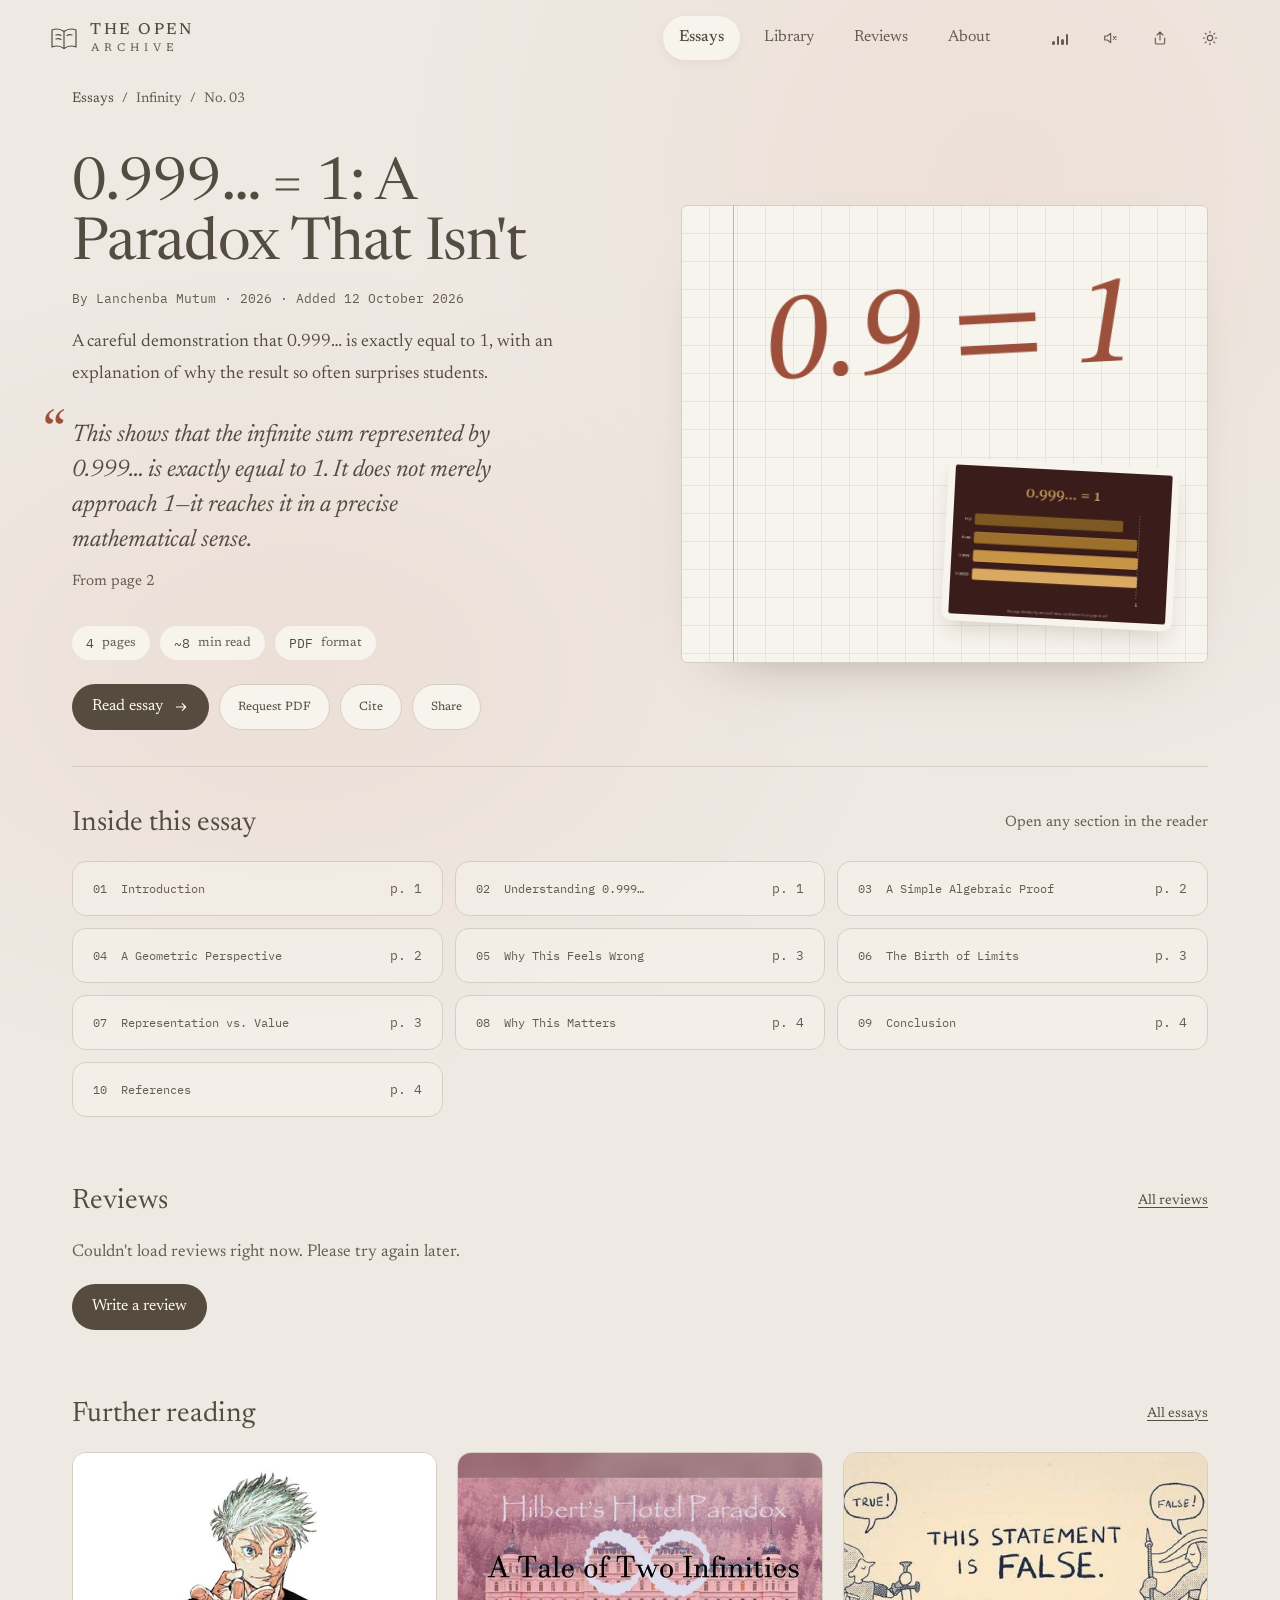
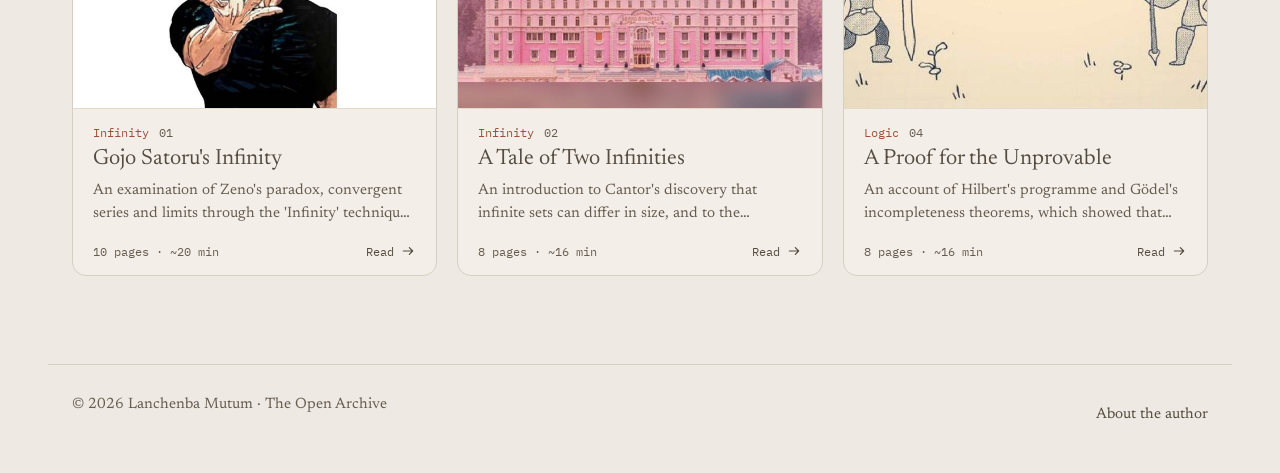
==== commit afba0c88: "Further reading: whole covers, summaries and reading time - Cards show the full cover instead of a 1" ====
--- a/public/essays/a-paradox-that-isnt/index.html
+++ b/public/essays/a-paradox-that-isnt/index.html
@@ -34,7 +34,7 @@
   <link rel="preconnect" href="https://fonts.gstatic.com" crossorigin>
   <link href="https://fonts.googleapis.com/css2?family=IBM+Plex+Mono:wght@400;500&family=Newsreader:ital,opsz,wght@0,6..72,400;0,6..72,500;0,6..72,600;1,6..72,400&family=STIX+Two+Text:ital@0;1&family=Noto+Sans+Math&display=swap" rel="stylesheet">
   <link rel="alternate" type="application/rss+xml" title="The Open Archive" href="../../feed.xml">
-  <link rel="stylesheet" href="../../css/styles.css?v=33">
+  <link rel="stylesheet" href="../../css/styles.css?v=35">
   <script data-goatcounter="https://lance.goatcounter.com/count" async src="//gc.zgo.at/count.js"></script>
 </head>
 <body>
@@ -128,19 +128,25 @@
         <div class="section-heading plain"><h2>Further reading</h2><a class="link small" href="../../">All essays</a></div>
         <div class="related-grid">
           <a class="related-card" href="../gojo-infinity/" style="--i:0">
-            <span class="photo" style="background-image:url([data-uri]);view-transition-name:ph-gojo-infinity"><img src="../../images/gojo-infinity-640.jpg" srcset="../../images/gojo-infinity-640.jpg 640w, ../../images/gojo-infinity.jpg 1200w" sizes="(max-width: 650px) 80vw, 420px" alt="Manga illustration of Gojo Satoru, smiling and reaching one hand towards the viewer." loading="lazy" decoding="async" onload="this.classList.add('loaded')"></span>
+            <span class="photo" style="background-image:url([data-uri]);view-transition-name:ph-gojo-infinity"><img src="../../images/gojo-infinity-640.jpg" srcset="../../images/gojo-infinity-640.jpg 640w, ../../images/gojo-infinity.jpg 1200w" sizes="(max-width: 650px) 92px, (max-width: 1000px) 30vw, 360px" alt="Manga illustration of Gojo Satoru, smiling and reaching one hand towards the viewer." loading="lazy" decoding="async" onload="this.classList.add('loaded')"></span>
             <span class="meta"><span>Infinity</span><span class="num">01</span></span>
             <span class="related-name">Gojo Satoru&#x27;s Infinity</span>
+            <span class="related-desc">An examination of Zeno&#x27;s paradox, convergent series and limits through the &#x27;Infinity&#x27; technique of Gojo Satoru in Jujutsu Kaisen.</span>
+            <span class="related-foot"><span>10 pages · ~20 min</span><span class="related-go">Read<svg viewBox="0 0 24 24" aria-hidden="true"><path d="M5 12h14m-5-5 5 5-5 5"/></svg></span></span>
           </a>
           <a class="related-card" href="../tale-of-two-infinities/" style="--i:1">
-            <span class="photo" style="background-image:url([data-uri]);view-transition-name:ph-tale-of-two-infinities"><img src="../../images/tale-of-two-infinities-640.jpg" srcset="../../images/tale-of-two-infinities-640.jpg 640w, ../../images/tale-of-two-infinities.jpg 1200w" sizes="(max-width: 650px) 80vw, 420px" alt="A pink grand hotel façade beneath the title &#x27;Hilbert&#x27;s Hotel Paradox&#x27; and an infinity symbol." loading="lazy" decoding="async" onload="this.classList.add('loaded')"></span>
+            <span class="photo" style="background-image:url([data-uri]);view-transition-name:ph-tale-of-two-infinities"><img src="../../images/tale-of-two-infinities-640.jpg" srcset="../../images/tale-of-two-infinities-640.jpg 640w, ../../images/tale-of-two-infinities.jpg 1200w" sizes="(max-width: 650px) 92px, (max-width: 1000px) 30vw, 360px" alt="A pink grand hotel façade beneath the title &#x27;Hilbert&#x27;s Hotel Paradox&#x27; and an infinity symbol." loading="lazy" decoding="async" onload="this.classList.add('loaded')"></span>
             <span class="meta"><span>Infinity</span><span class="num">02</span></span>
             <span class="related-name">A Tale of Two Infinities</span>
+            <span class="related-desc">An introduction to Cantor&#x27;s discovery that infinite sets can differ in size, and to the distinction between countable and uncountable infinity.</span>
+            <span class="related-foot"><span>8 pages · ~16 min</span><span class="related-go">Read<svg viewBox="0 0 24 24" aria-hidden="true"><path d="M5 12h14m-5-5 5 5-5 5"/></svg></span></span>
           </a>
           <a class="related-card" href="../proof-for-the-unprovable/" style="--i:2">
-            <span class="photo" style="background-image:url([data-uri]);view-transition-name:ph-proof-for-the-unprovable"><img src="../../images/proof-for-the-unprovable-640.jpg" srcset="../../images/proof-for-the-unprovable-640.jpg 640w, ../../images/proof-for-the-unprovable.jpg 1200w" sizes="(max-width: 650px) 80vw, 420px" alt="Cartoon of two knights holding signs reading &#x27;True!&#x27; and &#x27;False!&#x27; around the words &#x27;This statement is false.&#x27;" loading="lazy" decoding="async" onload="this.classList.add('loaded')"></span>
+            <span class="photo" style="background-image:url([data-uri]);view-transition-name:ph-proof-for-the-unprovable"><img src="../../images/proof-for-the-unprovable-640.jpg" srcset="../../images/proof-for-the-unprovable-640.jpg 640w, ../../images/proof-for-the-unprovable.jpg 1200w" sizes="(max-width: 650px) 92px, (max-width: 1000px) 30vw, 360px" alt="Cartoon of two knights holding signs reading &#x27;True!&#x27; and &#x27;False!&#x27; around the words &#x27;This statement is false.&#x27;" loading="lazy" decoding="async" onload="this.classList.add('loaded')"></span>
             <span class="meta"><span>Logic</span><span class="num">04</span></span>
             <span class="related-name">A Proof for the Unprovable</span>
+            <span class="related-desc">An account of Hilbert&#x27;s programme and Gödel&#x27;s incompleteness theorems, which showed that not every mathematical truth can be proved.</span>
+            <span class="related-foot"><span>8 pages · ~16 min</span><span class="related-go">Read<svg viewBox="0 0 24 24" aria-hidden="true"><path d="M5 12h14m-5-5 5 5-5 5"/></svg></span></span>
           </a>
         </div>
       </section>
@@ -155,11 +161,11 @@
     </footer>
     <div class="toast" id="toast" role="status" hidden></div>
   </div>
-  <script src="../../js/common.js?v=33"></script>
-  <script src="../../js/sfx.js?v=33"></script>
-  <script src="../../js/site.js?v=33"></script>
-  <script src="../../js/reviews.js?v=33"></script>
-  <script src="../../js/request.js?v=33"></script>
-  <script src="../../js/music.js?v=33"></script>
+  <script src="../../js/common.js?v=35"></script>
+  <script src="../../js/sfx.js?v=35"></script>
+  <script src="../../js/site.js?v=35"></script>
+  <script src="../../js/reviews.js?v=35"></script>
+  <script src="../../js/request.js?v=35"></script>
+  <script src="../../js/music.js?v=35"></script>
 </body>
 </html>
--- a/public/css/styles.css
+++ b/public/css/styles.css
@@ -612,7 +612,6 @@
 @media (max-width: 1000px) {
   .essay-hero { grid-template-columns: 1fr; gap: 32px; }
   .essay-figure { order: -1; max-width: 560px; }
-  .related-grid { grid-template-columns: 1fr 1fr; }
 }
 @media (max-width: 650px) {
   .main-nav a { padding: 8px 12px; font-size: 15px; }
@@ -1543,32 +1542,57 @@
 @media (prefers-reduced-motion: reduce) { .pselect-menu { animation: none; } }
 .index-sort .pselect-btn { min-width: 170px; }
 
-/* ============ Further reading: compact cards ============ */
-.related-grid { gap: 18px; }
+/* ============ Further reading ============ */
+/* Three cards side by side: the whole cover (no cropping), then category,
+   title, a two-line summary and the reading time. Phones get compact rows. */
+.related-grid { gap: 20px; }
 .related-card {
-  display: grid; grid-template-rows: auto auto 1fr; align-items: start; text-align: left;
-  padding: 0 0 18px; overflow: hidden; border-radius: 12px;
+  display: flex; flex-direction: column; align-items: stretch; text-align: left;
+  padding: 0; overflow: hidden; border-radius: 14px;
   background: color-mix(in srgb, var(--panel) 55%, transparent);
 }
-.related-card .photo { width: 100%; margin: 0; border: 0; border-radius: 0; box-shadow: none; aspect-ratio: 16 / 9; }
-.related-card .meta { justify-content: flex-start; padding: 14px 18px 0; }
-.related-name { margin: 4px 0 0; padding: 0 18px; font-size: 21px; }
-.related-card:hover { transform: translateY(-3px); }
+.related-card .photo {
+  width: 100%; margin: 0; border: 0; border-radius: 0; box-shadow: none;
+  aspect-ratio: 1200 / 845; border-bottom: 1px solid var(--line-soft);
+}
+.related-card .meta { justify-content: flex-start; padding: 16px 20px 0; }
+.related-card .meta span:first-child { color: var(--hi); }
+.related-name { margin: 6px 0 0; padding: 0 20px; font-size: 22px; line-height: 1.2; text-wrap: balance; }
+.related-desc {
+  margin: 8px 0 0; padding: 0 20px; font-size: 15px; line-height: 1.5; color: var(--muted);
+  display: -webkit-box; -webkit-box-orient: vertical; -webkit-line-clamp: 2; line-clamp: 2; overflow: hidden;
+}
+.related-foot {
+  display: flex; justify-content: space-between; align-items: center; gap: 12px;
+  margin: auto 20px 0; padding: 18px 0 16px; font: 12px var(--mono); color: var(--muted);
+}
+.related-go { display: inline-flex; align-items: center; gap: 6px; color: var(--ink); }
+.related-go svg { width: 16px; height: 16px; fill: none; stroke: currentColor; stroke-width: 1.8; stroke-linecap: round; stroke-linejoin: round; transition: transform .3s var(--ease); }
+.related-card:hover { transform: translateY(-4px); background: var(--panel); border-color: var(--muted); box-shadow: 0 18px 36px -24px rgba(40, 30, 20, .55); }
 .related-card:hover .photo img { transform: scale(1.03); }
+.related-card:hover .related-go svg { transform: translateX(3px); }
+@media (max-width: 1000px) {
+  .related-grid { gap: 14px; }
+  .related-name { font-size: 19px; }
+  .related-desc { display: none; }
+  .related-card .meta, .related-name { padding-inline: 16px; }
+  .related-foot { margin-inline: 16px; }
+}
 @media (max-width: 650px) {
   .related-grid { gap: 0; border-top: 1px solid var(--line); }
   .related-card {
-    grid-template-columns: 92px 1fr 18px; grid-template-rows: auto auto; column-gap: 14px; align-items: center;
+    display: grid; grid-template-columns: 92px 1fr 18px; grid-template-rows: auto auto; column-gap: 14px; align-items: center;
     padding: 12px 0; border: 0; border-bottom: 1px solid var(--line); border-radius: 0; background: none;
   }
-  .related-card .photo { grid-row: 1 / 3; width: 92px; aspect-ratio: 4 / 3; border-radius: 8px; }
+  .related-card .photo { grid-row: 1 / 3; width: 92px; aspect-ratio: 4 / 3; border-radius: 8px; border: 0; }
   .related-card .meta { grid-column: 2; align-self: end; padding: 0; }
   .related-name { grid-column: 2; align-self: start; padding: 0; margin-top: 2px; font-size: 19px; }
+  .related-foot { display: none; }
   .related-card::after {
     content: ""; grid-column: 3; grid-row: 1 / 3; width: 8px; height: 8px; justify-self: center;
     border-top: 1.5px solid var(--muted); border-right: 1.5px solid var(--muted); transform: rotate(45deg);
   }
-  .related-card:hover { transform: none; background: none; }
+  .related-card:hover { transform: none; background: none; box-shadow: none; }
 }
 
 /* ============ Phones (iOS and Android) ============ */
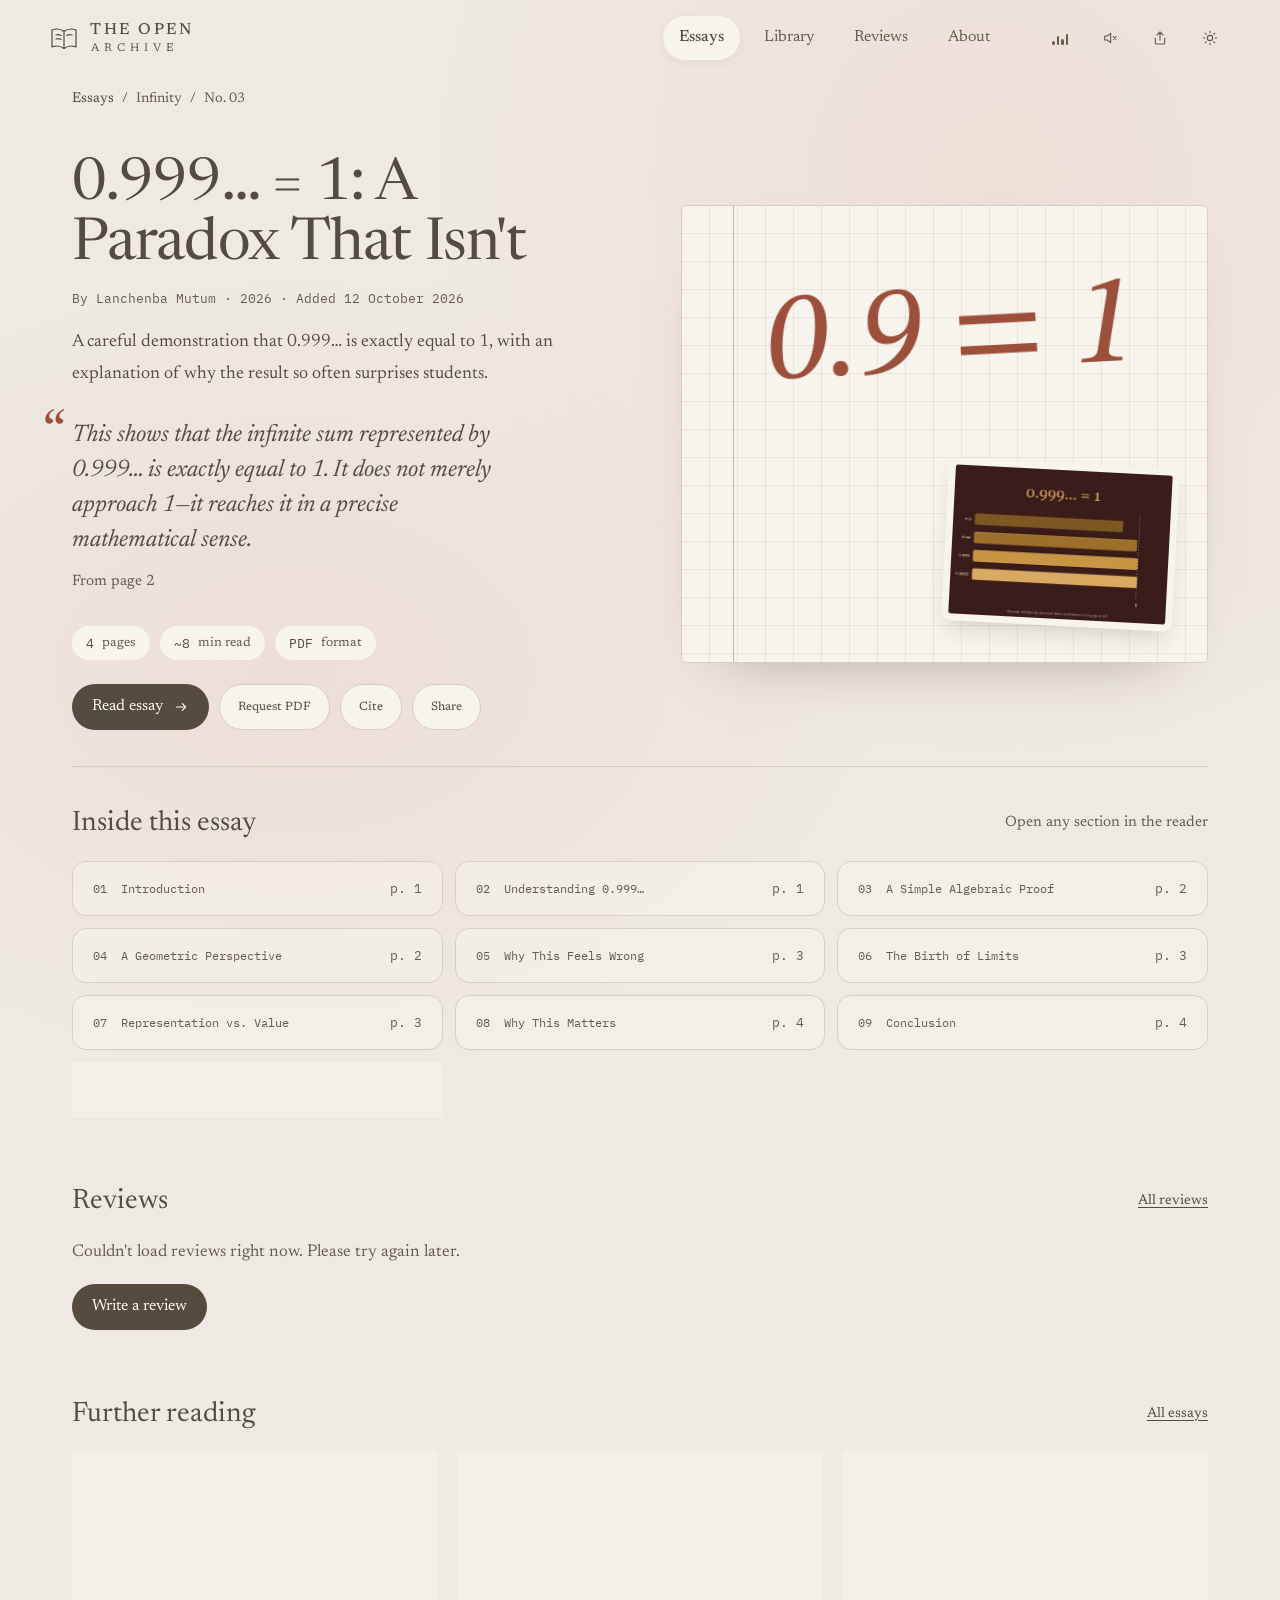
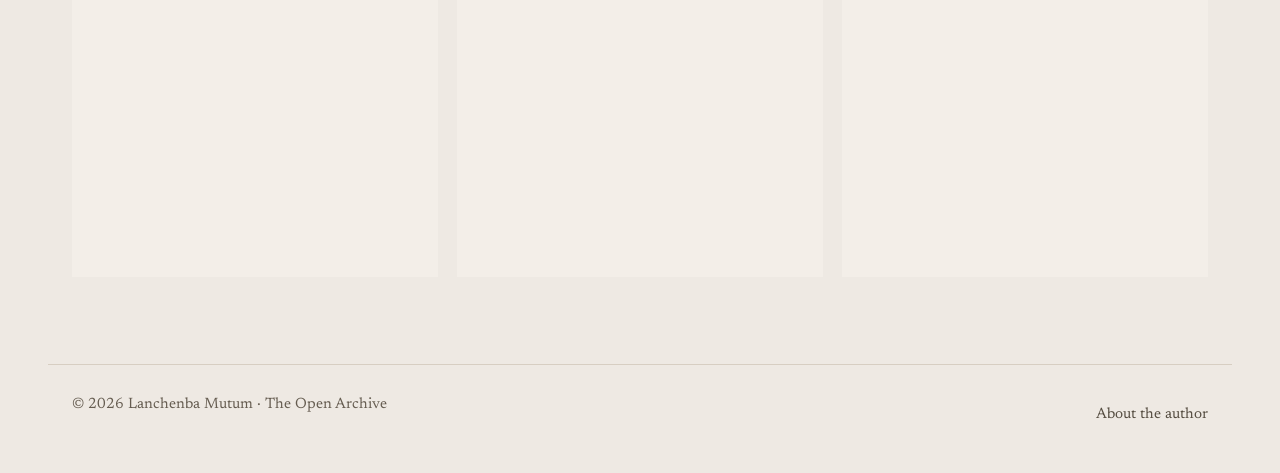
==== commit 6ff2c266: "Full screen reading and tap to hide the controls - Full screen button in the reader (and the F key);" ====
--- a/public/essays/a-paradox-that-isnt/index.html
+++ b/public/essays/a-paradox-that-isnt/index.html
@@ -34,7 +34,7 @@
   <link rel="preconnect" href="https://fonts.gstatic.com" crossorigin>
   <link href="https://fonts.googleapis.com/css2?family=IBM+Plex+Mono:wght@400;500&family=Newsreader:ital,opsz,wght@0,6..72,400;0,6..72,500;0,6..72,600;1,6..72,400&family=STIX+Two+Text:ital@0;1&family=Noto+Sans+Math&display=swap" rel="stylesheet">
   <link rel="alternate" type="application/rss+xml" title="The Open Archive" href="../../feed.xml">
-  <link rel="stylesheet" href="../../css/styles.css?v=35">
+  <link rel="stylesheet" href="../../css/styles.css?v=37">
   <script data-goatcounter="https://lance.goatcounter.com/count" async src="//gc.zgo.at/count.js"></script>
 </head>
 <body>
@@ -161,11 +161,11 @@
     </footer>
     <div class="toast" id="toast" role="status" hidden></div>
   </div>
-  <script src="../../js/common.js?v=35"></script>
-  <script src="../../js/sfx.js?v=35"></script>
-  <script src="../../js/site.js?v=35"></script>
-  <script src="../../js/reviews.js?v=35"></script>
-  <script src="../../js/request.js?v=35"></script>
-  <script src="../../js/music.js?v=35"></script>
+  <script src="../../js/common.js?v=37"></script>
+  <script src="../../js/sfx.js?v=37"></script>
+  <script src="../../js/site.js?v=37"></script>
+  <script src="../../js/reviews.js?v=37"></script>
+  <script src="../../js/request.js?v=37"></script>
+  <script src="../../js/music.js?v=37"></script>
 </body>
 </html>
--- a/public/css/styles.css
+++ b/public/css/styles.css
@@ -260,7 +260,7 @@
   font-size: 16px;
   text-decoration: none;
   white-space: nowrap;
-  transition: background .2s, color .2s, transform .2s, opacity .2s;
+  transition: background .2s, color .2s, transform .2s, opacity .2s, scale .18s var(--ease);
 }
 .btn.primary { background: var(--accent); color: var(--accent-ink); }
 .btn.primary:hover { transform: translateY(-1px); }
@@ -1637,3 +1637,18 @@
 /* Sound-effects panel (js: site.js) reuses the music panel; its icons are stroked. */
 .sfx-toggle svg { fill: none; stroke: currentColor; stroke-width: 1.8; stroke-linecap: round; stroke-linejoin: round; width: 20px; height: 20px; }
 .sfx-toggle[aria-pressed="false"] { background: transparent; color: var(--muted); border: 1px solid var(--line); }
+
+/* ============ Smooth interactions everywhere ============ */
+/* A gentle default for anything that can be hovered or pressed; components
+   with their own transition keep it. */
+:where(a, button, [role="button"], summary, input, select, textarea) {
+  transition: color .2s ease, background-color .2s ease, border-color .2s ease, box-shadow .25s ease, opacity .2s ease, scale .18s var(--ease);
+}
+/* A small press, so taps feel answered straight away. */
+@media (prefers-reduced-motion: no-preference) {
+  :where(.btn, .round-btn, .icon-btn, .ib, .chip, .entry-save, .mp-toggle, .mp-next, .quote-bar button, .end-reactions button, .author-links a):active { scale: .96; }
+}
+/* On touch screens a tapped card shouldn't stay lifted after the finger leaves. */
+@media (hover: none) {
+  .podium-card:hover, .related-card:hover, .start-card:hover, .shelf-card:hover, .rev-card:hover, .end-reactions button:hover { transform: none; }
+}
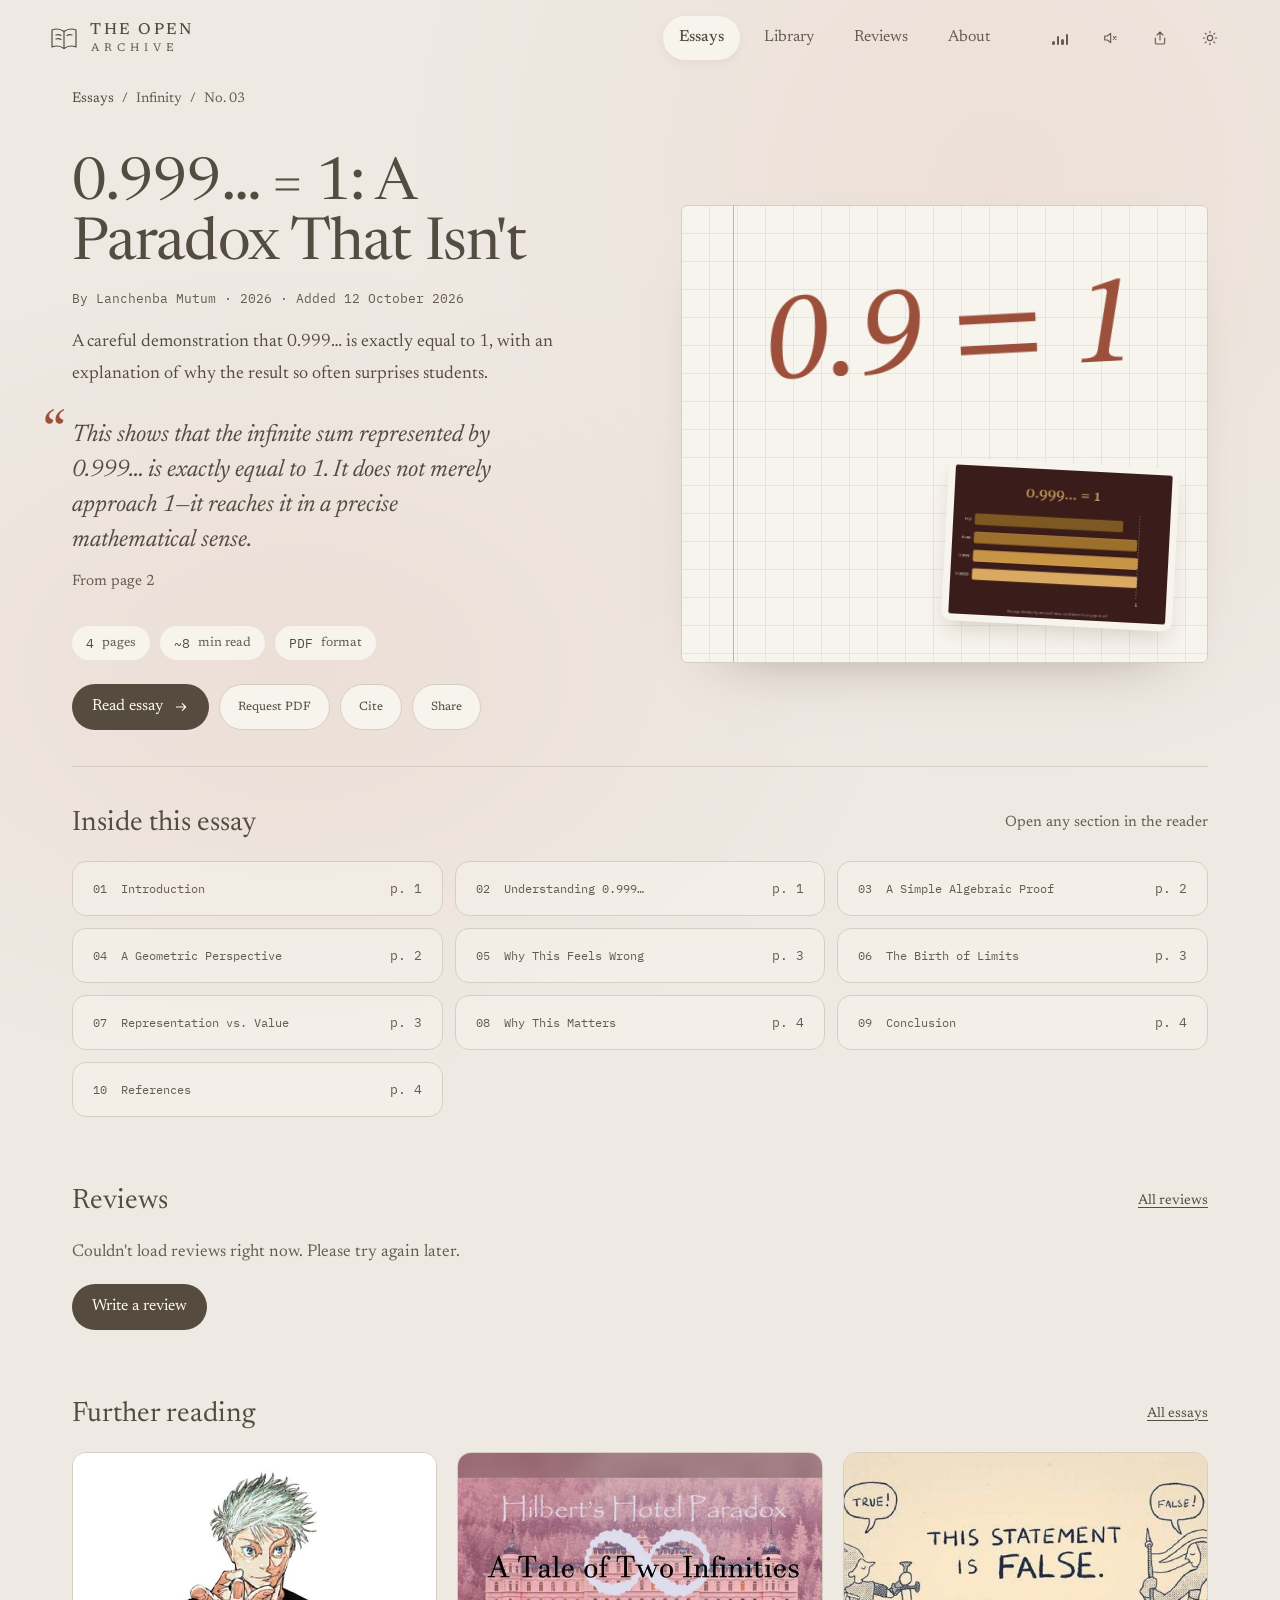
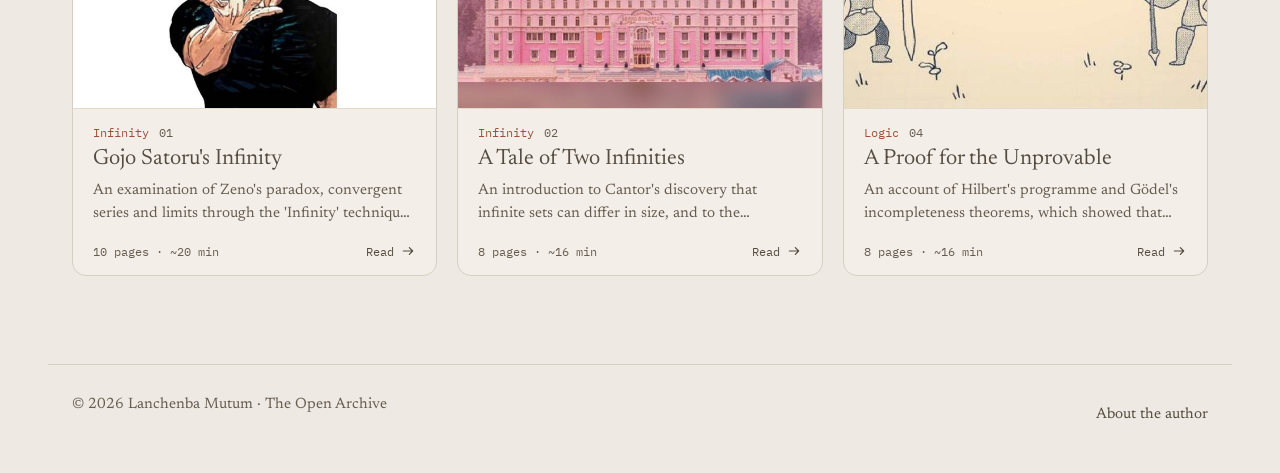
==== commit 7498603f: "Tidier reader header and a dice roll for Surprise me - Reader: a More menu on phones (theme, listen," ====
--- a/public/essays/a-paradox-that-isnt/index.html
+++ b/public/essays/a-paradox-that-isnt/index.html
@@ -34,7 +34,7 @@
   <link rel="preconnect" href="https://fonts.gstatic.com" crossorigin>
   <link href="https://fonts.googleapis.com/css2?family=IBM+Plex+Mono:wght@400;500&family=Newsreader:ital,opsz,wght@0,6..72,400;0,6..72,500;0,6..72,600;1,6..72,400&family=STIX+Two+Text:ital@0;1&family=Noto+Sans+Math&display=swap" rel="stylesheet">
   <link rel="alternate" type="application/rss+xml" title="The Open Archive" href="../../feed.xml">
-  <link rel="stylesheet" href="../../css/styles.css?v=37">
+  <link rel="stylesheet" href="../../css/styles.css?v=39">
   <script data-goatcounter="https://lance.goatcounter.com/count" async src="//gc.zgo.at/count.js"></script>
 </head>
 <body>
@@ -161,11 +161,11 @@
     </footer>
     <div class="toast" id="toast" role="status" hidden></div>
   </div>
-  <script src="../../js/common.js?v=37"></script>
-  <script src="../../js/sfx.js?v=37"></script>
-  <script src="../../js/site.js?v=37"></script>
-  <script src="../../js/reviews.js?v=37"></script>
-  <script src="../../js/request.js?v=37"></script>
-  <script src="../../js/music.js?v=37"></script>
+  <script src="../../js/common.js?v=39"></script>
+  <script src="../../js/sfx.js?v=39"></script>
+  <script src="../../js/site.js?v=39"></script>
+  <script src="../../js/reviews.js?v=39"></script>
+  <script src="../../js/request.js?v=39"></script>
+  <script src="../../js/music.js?v=39"></script>
 </body>
 </html>
--- a/public/css/styles.css
+++ b/public/css/styles.css
@@ -1047,9 +1047,11 @@
 .surprise .dice circle { fill: currentColor; stroke: none; }
 .surprise:hover .dice { transform: rotate(90deg); }
 .surprise-label { overflow: hidden; text-overflow: ellipsis; }
-.surprise.is-rolling .dice { animation: roll .3s linear infinite; }
+.surprise.is-rolling .dice { transition: transform .12s cubic-bezier(.3, 1.4, .5, 1); } /* app.js tumbles it step by step */
 .surprise.is-picked { background: var(--accent); color: var(--accent-ink); border-color: var(--accent); }
-.surprise.is-picked .dice { animation: none; transform: rotate(0); }
+.surprise.is-picked .dice { animation: dice-land .5s cubic-bezier(.3, 1.6, .5, 1); }
+@keyframes dice-land { 0% { transform: scale(1.35) rotate(-12deg); } 60% { transform: scale(.92) rotate(4deg); } }
+.surprise.is-picked .surprise-label { animation: rise .35s var(--ease); }
 @keyframes roll { to { transform: rotate(360deg); } }
 
 .start-list { list-style: none; margin: 0; padding: 0; display: grid; grid-template-columns: repeat(3, minmax(0, 1fr)); gap: 16px; }
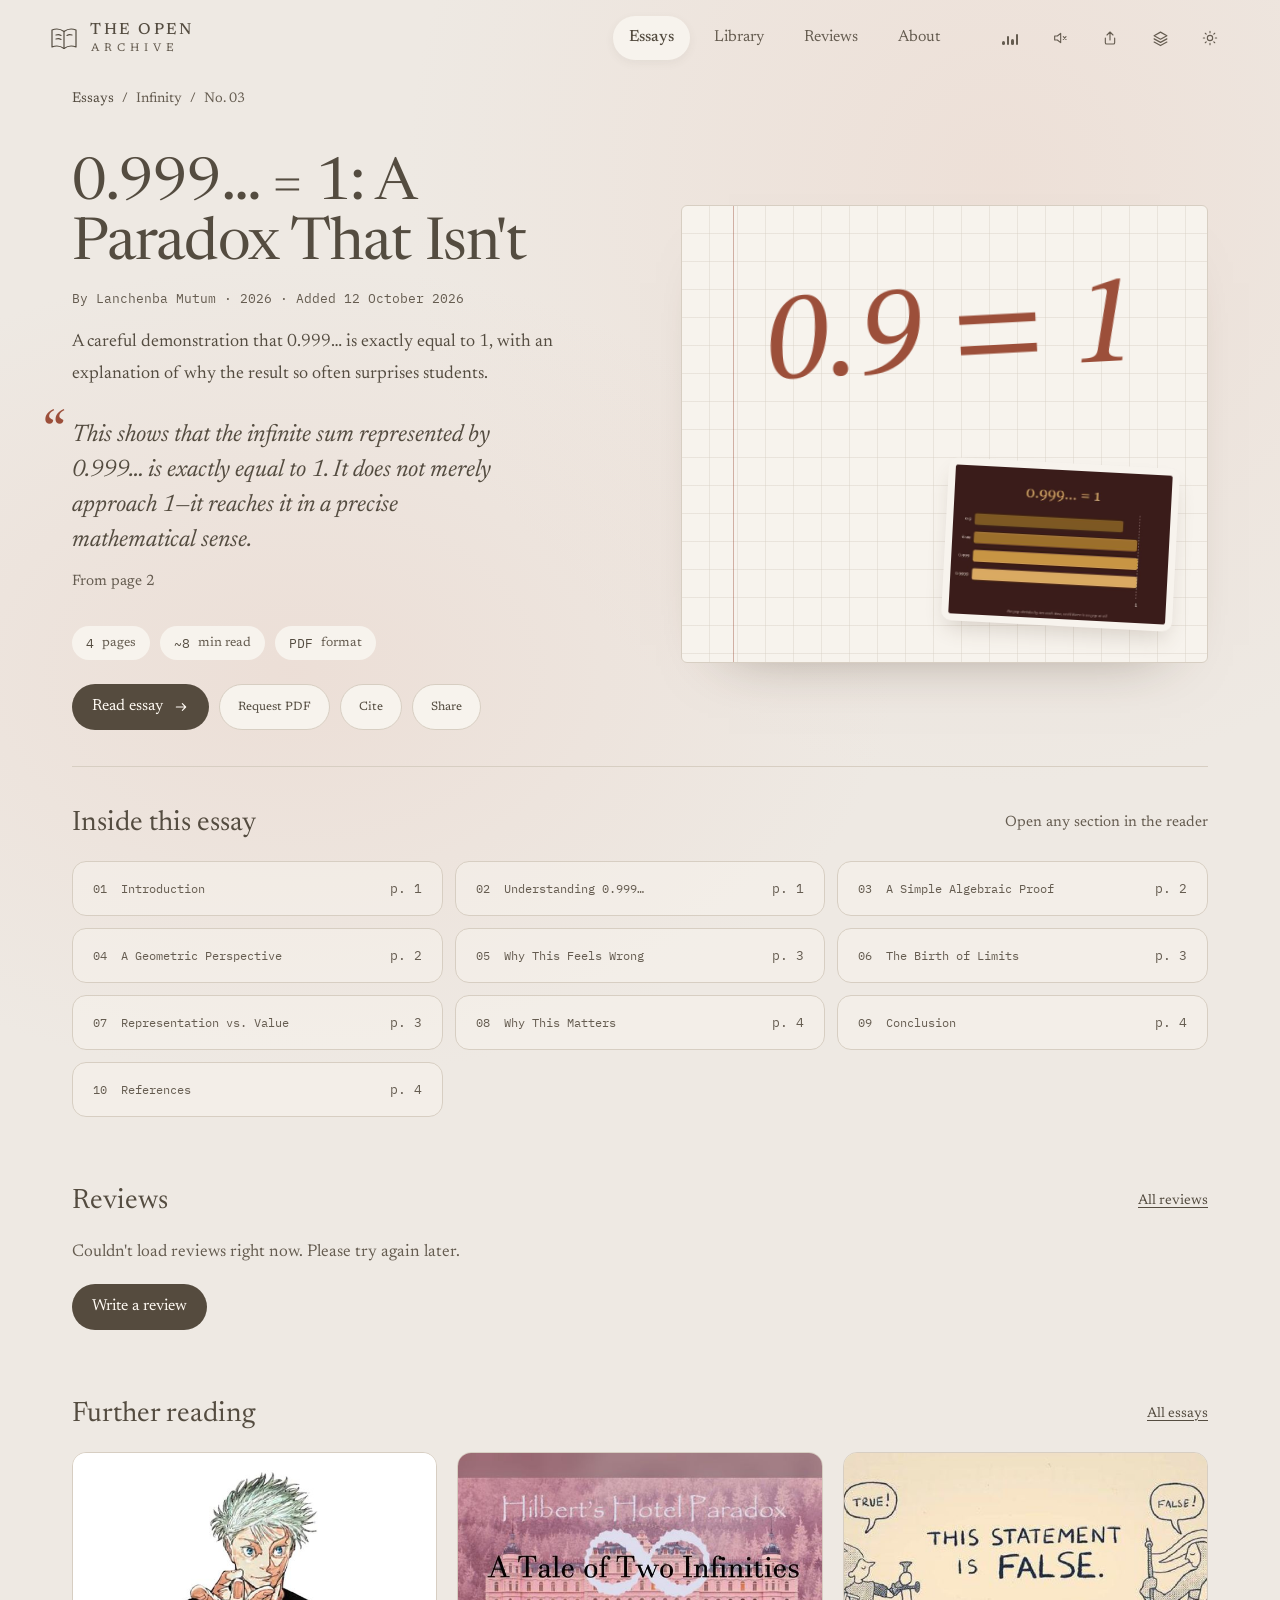
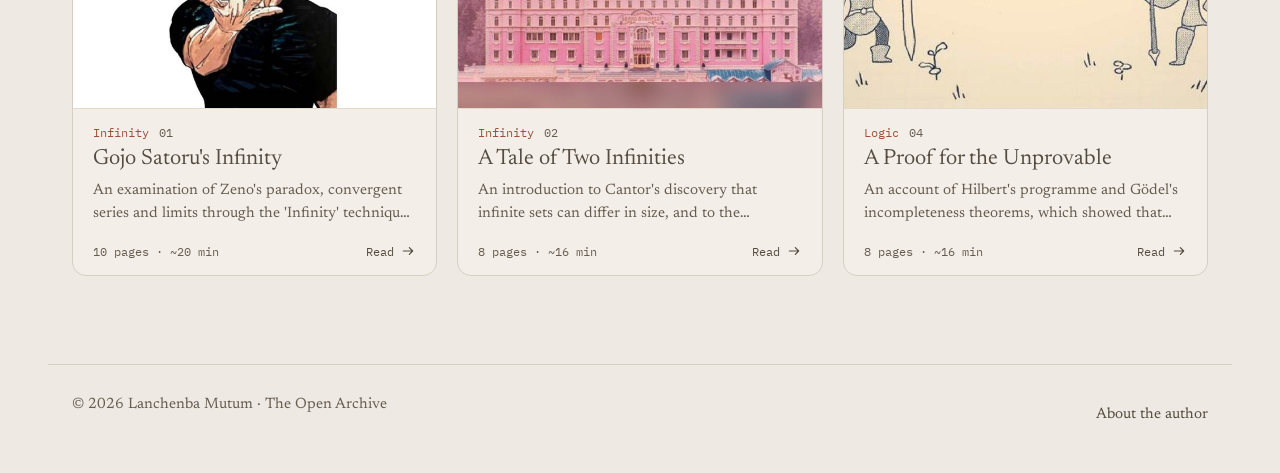
==== commit bad87c5a: "Pick a look, matching touch sounds, and two flowing music tracks - A Look button in the header: Orig" ====
--- a/public/essays/a-paradox-that-isnt/index.html
+++ b/public/essays/a-paradox-that-isnt/index.html
@@ -28,13 +28,16 @@
     try {
       const t = localStorage.getItem("books.theme") || (matchMedia("(prefers-color-scheme: dark)").matches ? "dark" : "light");
       document.documentElement.dataset.theme = t;
+      const u = localStorage.getItem("books.ui");
+      if (u && u !== "classic") document.documentElement.dataset.ui = u;
     } catch (e) {}
   </script>
   <link rel="preconnect" href="https://fonts.googleapis.com">
   <link rel="preconnect" href="https://fonts.gstatic.com" crossorigin>
   <link href="https://fonts.googleapis.com/css2?family=IBM+Plex+Mono:wght@400;500&family=Newsreader:ital,opsz,wght@0,6..72,400;0,6..72,500;0,6..72,600;1,6..72,400&family=STIX+Two+Text:ital@0;1&family=Noto+Sans+Math&display=swap" rel="stylesheet">
   <link rel="alternate" type="application/rss+xml" title="The Open Archive" href="../../feed.xml">
-  <link rel="stylesheet" href="../../css/styles.css?v=39">
+  <link rel="stylesheet" href="../../css/styles.css?v=40">
+  <link rel="stylesheet" href="../../css/looks.css?v=40">
   <script data-goatcounter="https://lance.goatcounter.com/count" async src="//gc.zgo.at/count.js"></script>
 </head>
 <body>
@@ -62,6 +65,9 @@
         </button>
         <button class="ib" id="shareBtn" aria-label="Share" title="Share">
           <svg viewBox="0 0 24 24" aria-hidden="true"><path d="M12 15V3m0 0L7.5 7.5M12 3l4.5 4.5M5 12v7a2 2 0 0 0 2 2h10a2 2 0 0 0 2-2v-7"/></svg>
+        </button>
+        <button class="ib" id="uiBtn" aria-label="Change the look" title="Look">
+          <svg viewBox="0 0 24 24" aria-hidden="true"><path d="m12 3 9 5-9 5-9-5 9-5Z"/><path d="m3 12.5 9 5 9-5"/><path d="m3 17 9 5 9-5"/></svg>
         </button>
         <button class="ib" id="themeBtn" aria-label="Toggle theme" title="Toggle theme">
           <svg class="ic-sun" viewBox="0 0 24 24" aria-hidden="true"><circle cx="12" cy="12" r="4"/><path d="M12 2v2m0 16v2M4.9 4.9l1.4 1.4m11.4 11.4 1.4 1.4M2 12h2m16 0h2M4.9 19.1l1.4-1.4M17.7 6.3l1.4-1.4"/></svg>
@@ -161,11 +167,11 @@
     </footer>
     <div class="toast" id="toast" role="status" hidden></div>
   </div>
-  <script src="../../js/common.js?v=39"></script>
-  <script src="../../js/sfx.js?v=39"></script>
-  <script src="../../js/site.js?v=39"></script>
-  <script src="../../js/reviews.js?v=39"></script>
-  <script src="../../js/request.js?v=39"></script>
-  <script src="../../js/music.js?v=39"></script>
+  <script src="../../js/common.js?v=40"></script>
+  <script src="../../js/sfx.js?v=40"></script>
+  <script src="../../js/site.js?v=40"></script>
+  <script src="../../js/reviews.js?v=40"></script>
+  <script src="../../js/request.js?v=40"></script>
+  <script src="../../js/music.js?v=40"></script>
 </body>
 </html>
--- a/public/css/styles.css
+++ b/public/css/styles.css
@@ -411,7 +411,7 @@
 /* ============ Phone ============ */
 @media (max-width: 650px) {
   .site-header { flex-wrap: wrap; height: auto; padding: 14px 20px 0; gap: 8px; }
-  .brand strong { font-size: 15px; }
+  .brand strong { font-size: 15px; white-space: nowrap; }
   .brand small { font-size: 11px; letter-spacing: .4em; }
   .brand svg { width: 32px; height: 32px; }
   .acts { margin-left: auto; gap: 0; }
@@ -1365,7 +1365,7 @@
 .contents-search input { min-height: 40px; }
 .main-nav a { min-height: 44px; }
 @media (max-width: 650px) {
-  .ib { min-width: 40px; width: 40px; height: 44px; }
+  .ib { min-width: 38px; width: 38px; height: 44px; }
 }
 .brand { min-height: 44px; }
 .editorial-note .link { display: inline-flex; align-items: center; min-height: 44px; }
--- a/public/css/looks.css
+++ b/public/css/looks.css
@@ -0,0 +1,342 @@
+/* ============ Looks: alternative interface styles ============
+   The original design is the default (no data-ui attribute). Readers can
+   switch to one of three other looks; site.js sets <html data-ui="…">.
+   All three share one set of rules below and differ only in their tokens:
+     --u-surface   colour of cards and panels
+     --u-border    edge of cards and controls
+     --u-raise*    shadow for raised things (lg card, md tile, sm control)
+     --u-well      inset shadow for pressed things (search, inputs, tracks)
+     --u-face      fill of buttons and small controls
+     --u-primary   fill of the main call to action
+     --u-blur      backdrop filter (glass only)
+     --u-r*        corner radii */
+
+/* ---------- Skeuomorphic: tactile, bevelled, like real paper and buttons ---------- */
+:root[data-ui="skeuo"] {
+  --u-surface: var(--panel);
+  --u-border: 1px solid #d3c7b7;
+  --u-raise: inset 0 1px 0 #fffdf9, 0 1px 1px #54422b1f, 0 3px 6px #54422b1a, 0 22px 40px -22px #54422b73;
+  --u-raise-md: inset 0 1px 0 #fffdf9, 0 1px 1px #54422b24, 0 10px 20px -12px #54422b66;
+  --u-raise-sm: inset 0 1px 0 #ffffffd0, inset 0 -1px 0 #54422b14, 0 1px 1px #54422b33, 0 3px 6px -2px #54422b40;
+  --u-well: inset 0 2px 4px #54422b38, inset 0 1px 1px #54422b26, 0 1px 0 #fffdf9;
+  --u-face: linear-gradient(180deg, #fffdf9 0%, #f1eae0 55%, #e4dbce 100%);
+  --u-face-on: linear-gradient(180deg, #e2d8ca, #ece4d9);
+  --u-primary: linear-gradient(180deg, #b6654d 0%, #9c4f3a 55%, #86412f 100%);
+  --u-primary-edge: 1px solid #7a3a2a;
+  --u-primary-shadow: inset 0 1px 0 #ffffff47, 0 1px 1px #54422b4d, 0 4px 10px -3px #86412f8c;
+  --u-track: linear-gradient(180deg, #ddd3c5, #e9e2d8);
+  --u-fill: linear-gradient(180deg, #c27258, #9c4f3a);
+  --u-blur: none;
+  --u-r: 14px;
+  --u-r-md: 12px;
+  --u-emboss: 0 1px 0 #fffdf9;
+}
+:root[data-ui="skeuo"][data-theme="dark"] {
+  --u-border: 1px solid #1d1a16;
+  --u-raise: inset 0 1px 0 #ffffff14, 0 1px 1px #00000066, 0 3px 6px #00000052, 0 24px 44px -22px #000000b3;
+  --u-raise-md: inset 0 1px 0 #ffffff14, 0 1px 1px #00000066, 0 10px 20px -12px #000000a6;
+  --u-raise-sm: inset 0 1px 0 #ffffff1f, inset 0 -1px 0 #0000004d, 0 1px 1px #00000080, 0 3px 6px -2px #00000080;
+  --u-well: inset 0 2px 5px #00000080, inset 0 1px 1px #00000066, 0 1px 0 #ffffff12;
+  --u-face: linear-gradient(180deg, #4a4238 0%, #3b342c 60%, #322c25 100%);
+  --u-face-on: linear-gradient(180deg, #2a251f, #322c25);
+  --u-primary: linear-gradient(180deg, #e0a388 0%, #ce9076 55%, #b5775e 100%);
+  --u-primary-edge: 1px solid #8f5a44;
+  --u-primary-shadow: inset 0 1px 0 #ffffff59, 0 1px 1px #00000080, 0 4px 10px -3px #00000099;
+  --u-track: linear-gradient(180deg, #1f1b17, #2a251f);
+  --u-fill: linear-gradient(180deg, #e0a388, #b5775e);
+  --u-emboss: 0 -1px 0 #00000080;
+}
+
+/* ---------- Neumorphic: soft shapes pushed out of, and into, one surface ---------- */
+:root[data-ui="neu"] {
+  --u-surface: var(--bg);
+  --u-border: 0 solid transparent;
+  --u-hi: #ffffffd9;
+  --u-lo: #b9a99370;
+  --u-raise: -14px -14px 32px var(--u-hi), 14px 14px 32px var(--u-lo);
+  --u-raise-md: -8px -8px 18px var(--u-hi), 8px 8px 18px var(--u-lo);
+  --u-raise-sm: -4px -4px 10px var(--u-hi), 4px 4px 10px var(--u-lo);
+  --u-well: inset 4px 4px 9px var(--u-lo), inset -4px -4px 9px var(--u-hi);
+  --u-face: var(--bg);
+  --u-face-on: var(--bg);
+  --u-primary: linear-gradient(145deg, color-mix(in srgb, var(--hi) 80%, #fff), color-mix(in srgb, var(--hi) 90%, #000));
+  --u-primary-edge: 0 solid transparent;
+  --u-primary-shadow: -4px -4px 10px var(--u-hi), 4px 4px 12px color-mix(in srgb, var(--hi) 45%, transparent);
+  --u-track: var(--bg);
+  --u-fill: linear-gradient(90deg, color-mix(in srgb, var(--hi) 65%, #f0c0aa), var(--hi));
+  --u-blur: none;
+  --u-r: 28px;
+  --u-r-md: 22px;
+  --u-emboss: none;
+}
+:root[data-ui="neu"][data-theme="dark"] {
+  --u-hi: #3b352d99;
+  --u-lo: #0f0d0abf;
+  --u-primary-shadow: -4px -4px 10px var(--u-hi), 4px 4px 12px #000000a6;
+}
+
+/* ---------- Glass: frosted, floating panels over a soft colour field ---------- */
+:root[data-ui="glass"] {
+  --u-surface: color-mix(in srgb, var(--panel) 46%, transparent);
+  --u-border: 1px solid #ffffffa6;
+  --u-raise: inset 0 1px 0 #ffffffb3, 0 24px 60px -30px #54422b66;
+  --u-raise-md: inset 0 1px 0 #ffffffb3, 0 14px 34px -22px #54422b59;
+  --u-raise-sm: inset 0 1px 0 #ffffffb3, 0 6px 16px -8px #54422b4d;
+  --u-well: inset 0 1px 3px #54422b26;
+  --u-face: color-mix(in srgb, var(--panel) 55%, transparent);
+  --u-face-on: color-mix(in srgb, var(--panel) 85%, transparent);
+  --u-primary: color-mix(in srgb, var(--hi) 88%, transparent);
+  --u-primary-edge: 1px solid #ffffff59;
+  --u-primary-shadow: inset 0 1px 0 #ffffff59, 0 8px 22px -8px color-mix(in srgb, var(--hi) 75%, transparent);
+  --u-track: color-mix(in srgb, var(--ink) 10%, transparent);
+  --u-fill: var(--hi);
+  --u-blur: blur(22px) saturate(1.5);
+  --u-r: 26px;
+  --u-r-md: 20px;
+  --u-emboss: none;
+  --u-field:
+    radial-gradient(42% 38% at 12% 18%, #e4b9a6 0, transparent 70%),
+    radial-gradient(38% 42% at 88% 12%, #d9c3a4 0, transparent 70%),
+    radial-gradient(46% 40% at 78% 78%, #e7c2b2 0, transparent 70%),
+    radial-gradient(40% 40% at 18% 86%, #cfc0ad 0, transparent 70%),
+    var(--bg);
+}
+:root[data-ui="glass"][data-theme="dark"] {
+  --u-surface: color-mix(in srgb, var(--panel) 42%, transparent);
+  --u-border: 1px solid #ffffff1f;
+  --u-raise: inset 0 1px 0 #ffffff1f, 0 30px 70px -30px #000000cc;
+  --u-raise-md: inset 0 1px 0 #ffffff1f, 0 16px 36px -22px #000000b3;
+  --u-raise-sm: inset 0 1px 0 #ffffff1f, 0 6px 16px -8px #00000099;
+  --u-well: inset 0 1px 3px #00000066;
+  --u-face: #ffffff12;
+  --u-face-on: #ffffff26;
+  --u-primary-edge: 1px solid #ffffff33;
+  --u-track: #ffffff1a;
+  --u-field:
+    radial-gradient(42% 38% at 12% 18%, #6b3d2c 0, transparent 70%),
+    radial-gradient(38% 42% at 88% 12%, #4a3b2c 0, transparent 70%),
+    radial-gradient(46% 40% at 78% 78%, #5b3528 0, transparent 70%),
+    radial-gradient(40% 40% at 18% 86%, #3a3128 0, transparent 70%),
+    #1d1a16;
+}
+/* the colour field sits behind everything and stays put while you scroll */
+:root[data-ui="glass"] .stage { background: transparent; }
+:root[data-ui="glass"] body::before {
+  content: "";
+  position: fixed;
+  inset: 0;
+  z-index: -1;
+  pointer-events: none;
+  background: var(--u-field);
+}
+
+/* ================= Shared rules for all three looks ================= */
+
+/* ---- big panels ---- */
+:root[data-ui] :is(.feature, .notify, .essay-sheet, .about-card, .greeting, .cite-dialog, .podium-card, .shelf-card, .rev-card, .music-pop, .pselect-menu, .dock) {
+  border: var(--u-border);
+  border-radius: var(--u-r);
+  background-color: var(--u-surface);
+  box-shadow: var(--u-raise);
+  -webkit-backdrop-filter: var(--u-blur);
+  backdrop-filter: var(--u-blur);
+}
+:root[data-ui] :is(.music-pop, .pselect-menu) { background-image: none; }
+:root[data-ui] .greeting.is-compact { border-radius: 999px; }
+
+/* ---- tiles: contents entries, cards, lists ---- */
+:root[data-ui] :is(.entry, .start-card, .topic-list li, .hl-list li, .related-card, .row, .rev-essay) {
+  border: var(--u-border);
+  border-radius: var(--u-r-md);
+  background: var(--u-surface);
+  box-shadow: var(--u-raise-md);
+  -webkit-backdrop-filter: var(--u-blur);
+  backdrop-filter: var(--u-blur);
+}
+:root[data-ui] .index-list { row-gap: 18px; column-gap: 28px; }
+:root[data-ui] .entry { padding: 22px 22px 20px; transition: box-shadow .25s, transform .25s var(--ease); }
+:root[data-ui] .contents-head { border-bottom: 0; padding-bottom: 22px; }
+:root[data-ui] .row { margin-bottom: 12px; padding: 14px 16px; }
+:root[data-ui] .row:hover { background: var(--u-surface); }
+:root[data-ui] .rev-essays { row-gap: 14px; }
+:root[data-ui] .rev-essay { padding-inline: 18px; }
+:root[data-ui] .rev-essay.is-active { box-shadow: var(--u-well); background: var(--u-face-on); }
+@media (hover: hover) and (pointer: fine) {
+  :root[data-ui] :is(.entry, .start-card, .shelf-card, .related-card, .podium-card, .rev-essay):hover { transform: translateY(-3px); box-shadow: var(--u-raise); }
+}
+
+/* ---- photos: mounted like prints ---- */
+:root[data-ui] .photo { border: var(--u-border); border-radius: calc(var(--u-r-md) - 2px); padding: 8px; background: var(--u-face); box-shadow: var(--u-raise-md); }
+:root[data-ui] .photo img { border-radius: max(4px, calc(var(--u-r-md) - 10px)); }
+:root[data-ui] .row .photo { padding: 3px; box-shadow: var(--u-raise-sm); }
+:root[data-ui] :is(.author-photo, .greeting-photo) { border: var(--u-border); padding: 5px; background: var(--u-face); box-shadow: var(--u-raise-md); }
+:root[data-ui] .author-photo img { border-radius: 50%; }
+
+/* ---- header ---- */
+:root[data-ui] .brand svg { box-sizing: content-box; padding: 6px; border: var(--u-border); border-radius: 12px; background: var(--u-face); box-shadow: var(--u-raise-sm); color: var(--hi); }
+:root[data-ui] .main-nav { padding: 5px; border: var(--u-border); border-radius: 999px; background: var(--u-surface); box-shadow: var(--u-well); -webkit-backdrop-filter: var(--u-blur); backdrop-filter: var(--u-blur); }
+:root[data-ui] .main-nav :is(a, button).active { background: var(--u-face); box-shadow: var(--u-raise-sm); color: var(--hi); }
+:root[data-ui] .acts { gap: 10px; }
+
+/* ---- round controls ---- */
+:root[data-ui] :is(.ib, .round-btn, .entry-save, .save-toggle, .to-top, .mp-next, .mp-toggle, .sfx-toggle, .rate) {
+  border: var(--u-border);
+  background: var(--u-face);
+  box-shadow: var(--u-raise-sm);
+  -webkit-backdrop-filter: var(--u-blur);
+  backdrop-filter: var(--u-blur);
+  transition: box-shadow .18s, color .18s, transform .14s, background .18s;
+}
+:root[data-ui] :is(.ib, .entry-save, .mp-next):hover { color: var(--hi); background: var(--u-face); }
+:root[data-ui] :is(.ib, .round-btn, .entry-save, .to-top, .mp-next, .mp-toggle, .rate):active,
+:root[data-ui] :is(.music-btn.is-playing, .save-toggle.on, .entry-save.on, .rate.on, .ib[aria-expanded="true"]) {
+  background: var(--u-face-on);
+  box-shadow: var(--u-well);
+  transform: none;
+}
+:root[data-ui] .mp-toggle { color: var(--hi); }
+:root[data-ui] .sfx-toggle[aria-pressed="false"] { color: var(--muted); }
+
+/* ---- buttons ---- */
+:root[data-ui] .btn { transition: box-shadow .18s, transform .14s, color .18s, background .18s; }
+:root[data-ui] :is(.btn.ghost, .btn.surprise, .author-links a, .cite-tabs button, .end-reactions button, .pselect-btn) {
+  border: var(--u-border);
+  background: var(--u-face);
+  color: var(--ink);
+  box-shadow: var(--u-raise-sm);
+  -webkit-backdrop-filter: var(--u-blur);
+  backdrop-filter: var(--u-blur);
+}
+:root[data-ui] :is(.btn.ghost, .author-links a, .pselect-btn):hover { color: var(--hi); background: var(--u-face); }
+:root[data-ui] .btn.primary {
+  border: var(--u-primary-edge);
+  background: var(--u-primary);
+  color: var(--hi-ink);
+  box-shadow: var(--u-primary-shadow);
+  text-shadow: 0 -1px 0 #0000002e;
+}
+:root[data-ui] :is(.btn, .author-links a, .cite-tabs button, .pselect-btn):active,
+:root[data-ui] :is(.surprise.is-picked, .cite-tabs button.active) {
+  background: var(--u-face-on);
+  color: var(--hi);
+  border-color: transparent;
+  box-shadow: var(--u-well);
+  transform: translateY(1px);
+}
+:root[data-ui] .btn.primary:active { background: var(--u-primary); color: var(--hi-ink); }
+
+/* ---- wells: search, inputs, citation box, progress ---- */
+:root[data-ui] :is(.mini-search, .request-form input, .request-form textarea, .notify-form input, .rev-form select, .rev-form textarea, .rev-form input, .cite-box, .rev-stats) {
+  border: var(--u-border);
+  background: var(--u-surface);
+  box-shadow: var(--u-well);
+  -webkit-backdrop-filter: var(--u-blur);
+  backdrop-filter: var(--u-blur);
+}
+:root[data-ui] .rev-stats { background-image: none; padding: 20px 26px; border-radius: var(--u-r-md); }
+:root[data-ui] :is(.request-form input, .request-form textarea, .notify-form input, .rev-form select, .rev-form textarea, .rev-form input) { border-radius: 14px; }
+:root[data-ui] :is(.mini-search:focus-within, .request-form input:focus, .request-form textarea:focus, .notify-form input:focus) {
+  border-color: transparent;
+  box-shadow: var(--u-well), 0 0 0 2px color-mix(in srgb, var(--hi) 50%, transparent);
+}
+:root[data-ui] .contents-search kbd { border: var(--u-border); background: var(--u-face); box-shadow: var(--u-raise-sm); }
+:root[data-ui] .bar { height: 10px; padding: 2px; border-radius: 999px; background: var(--u-track); box-shadow: var(--u-well); }
+:root[data-ui] .bar i { border-radius: 999px; background: var(--u-fill); }
+
+/* ---- filters: chips become small keys ---- */
+:root[data-ui] .chips { border-bottom: 0; gap: 10px; padding: 6px 4px 10px; }
+:root[data-ui] .chip { min-height: 40px; margin: 0; padding: 8px 16px; border: var(--u-border); border-radius: 999px; background: transparent; }
+:root[data-ui] .chip:hover { border-color: var(--u-border); color: var(--ink); }
+:root[data-ui] .chip.is-active { background: var(--u-face); color: var(--hi); box-shadow: var(--u-raise-sm); }
+:root[data-ui="neu"] .chip, :root[data-ui="glass"] .chip { border-color: transparent; }
+:root[data-ui="glass"] .chip.is-active { border: var(--u-border); }
+
+/* ---- pills and labels ---- */
+:root[data-ui] :is(.kicker:not(.plain), .hero-numbers > span, .about-grid span, .emblem) {
+  border: var(--u-border);
+  background: var(--u-face);
+  box-shadow: var(--u-raise-sm);
+}
+:root[data-ui] :is(.badge, .new-badge) { border: var(--u-primary-edge); background: var(--u-primary); box-shadow: var(--u-primary-shadow); }
+
+/* ---- menus ---- */
+:root[data-ui] .mp-now { border-bottom: 0; }
+:root[data-ui] :is(.mp-list button[aria-pressed="true"], .pselect-menu li.is-active, .pselect-menu li[aria-selected="true"]) { background: var(--u-face-on); box-shadow: var(--u-well); }
+
+/* ---- toast, footer ---- */
+:root[data-ui] .toast { border: var(--u-primary-edge); box-shadow: var(--u-raise); }
+:root[data-ui] .site-footer { border-top: var(--u-border); }
+:root[data-ui="neu"] .site-footer { border-top: 0; box-shadow: 0 -1px 0 var(--u-hi), 0 -2px 0 var(--u-lo); }
+
+/* ================= Look-specific touches ================= */
+
+/* Skeuomorphic: letterpress headings, linen grain, stitched card edge */
+:root[data-ui="skeuo"] :is(h1, h2, h3, .feature-title, .entry-title, .brand strong) { text-shadow: var(--u-emboss); }
+:root[data-ui="skeuo"] .stage {
+  background-image:
+    url("data:image/svg+xml,%3Csvg xmlns='http://www.w3.org/2000/svg' width='160' height='160'%3E%3Cfilter id='n'%3E%3CfeTurbulence type='fractalNoise' baseFrequency='.9' numOctaves='2' stitchTiles='stitch'/%3E%3CfeColorMatrix values='0 0 0 0 .33 0 0 0 0 .26 0 0 0 0 .17 0 0 0 .06 0'/%3E%3C/filter%3E%3Crect width='100%25' height='100%25' filter='url(%23n)'/%3E%3C/svg%3E"),
+    var(--glow);
+  /* --glow is two gradients, so three layers in all */
+  background-size: 160px 160px, 100% 1200px, 100% 1200px;
+  background-repeat: repeat, no-repeat, no-repeat;
+}
+:root[data-ui="skeuo"] .feature::after, :root[data-ui="skeuo"] .notify::after {
+  content: "";
+  position: absolute;
+  inset: 8px;
+  border: 1.5px dashed color-mix(in srgb, var(--line) 85%, transparent);
+  border-radius: calc(var(--u-r) - 6px);
+  pointer-events: none;
+}
+:root[data-ui="skeuo"] .notify { position: relative; }
+:root[data-ui="skeuo"] .main-nav { background: var(--u-track); }
+:root[data-ui="skeuo"] .chip.is-active { box-shadow: var(--u-raise-sm); }
+
+/* Neumorphic: one continuous surface, no paper grid on tiles */
+:root[data-ui="neu"] .stage { background-image: none; }
+:root[data-ui="neu"] :is(.feature, .notify, .essay-sheet, .shelf-card) { --grid: color-mix(in srgb, var(--line) 26%, transparent); }
+
+/* Glass: no paper, light edges, everything floats */
+:root[data-ui="glass"] :is(.feature, .notify, .essay-sheet, .shelf-card, .about-card.author-card:first-of-type, .rev-stats) { background-image: none; }
+:root[data-ui="glass"] .feature { padding-left: clamp(24px, 4.5vw, 64px); }
+:root[data-ui="glass"] .shelf-card { padding-left: 22px; }
+:root[data-ui="glass"] .about-card.author-card:first-of-type { padding-left: 32px; }
+:root[data-ui="glass"] .masthead { border-bottom-color: #ffffff80; }
+:root[data-ui="glass"][data-theme="dark"] .masthead { border-bottom-color: #ffffff26; }
+:root[data-ui="glass"] .cite-scrim { background: #1e181233; }
+
+@media (max-width: 650px) {
+  :root[data-ui] :is(.feature, .notify) { box-shadow: var(--u-raise-md); }
+  :root[data-ui] .main-nav { padding: 4px; }
+  :root[data-ui] .acts { gap: 3px; }
+  :root[data-ui] .ib { min-width: 36px; min-height: 36px; width: 36px; height: 36px; }
+  :root[data-ui] .brand svg { padding: 4px; width: 28px; height: 28px; }
+  :root[data-ui="skeuo"] .feature::after, :root[data-ui="skeuo"] .notify::after { inset: 6px; }
+  :root[data-ui="glass"] .about-card.author-card:first-of-type { padding-left: 20px; }
+}
+
+/* ============ The look picker ============ */
+.ui-swatch {
+  width: 26px;
+  height: 26px;
+  border-radius: 8px;
+  justify-self: center;
+  grid-row: span 2;
+  background: var(--panel);
+  border: 1px solid var(--line);
+}
+.ui-swatch[data-swatch="classic"] {
+  background-image: linear-gradient(var(--grid) 1px, transparent 1px), linear-gradient(90deg, var(--grid) 1px, transparent 1px);
+  background-size: 6px 6px;
+}
+.ui-swatch[data-swatch="skeuo"] { background: linear-gradient(180deg, #fffdf9, #e4dbce); border-color: #c9bba8; box-shadow: inset 0 1px 0 #fff, 0 2px 3px #54422b4d; }
+.ui-swatch[data-swatch="neu"] { background: var(--bg); border: 0; box-shadow: -3px -3px 6px #ffffffd9, 3px 3px 6px #b9a99399; }
+.ui-swatch[data-swatch="glass"] { background: linear-gradient(135deg, #e4b9a6aa, #d9c3a466); border-color: #ffffffcc; box-shadow: inset 0 1px 0 #ffffffcc, 0 3px 8px #54422b33; }
+[data-theme="dark"] .ui-swatch[data-swatch="skeuo"] { background: linear-gradient(180deg, #4a4238, #322c25); border-color: #1d1a16; }
+[data-theme="dark"] .ui-swatch[data-swatch="neu"] { box-shadow: -3px -3px 6px #3b352d, 3px 3px 6px #0f0d0a; }
+[data-theme="dark"] .ui-swatch[data-swatch="glass"] { background: linear-gradient(135deg, #6b3d2caa, #4a3b2c66); border-color: #ffffff33; }
+.ui-list button { grid-template-columns: 34px 1fr; }
+.ui-list .mp-n { grid-column: 2; }
+#uiBtn svg { width: 17px; height: 17px; }
+/* glass menus need a little more body to stay readable over text */
+:root[data-ui="glass"] :is(.music-pop, .pselect-menu, .cite-dialog) { background-color: color-mix(in srgb, var(--panel) 80%, transparent); }
